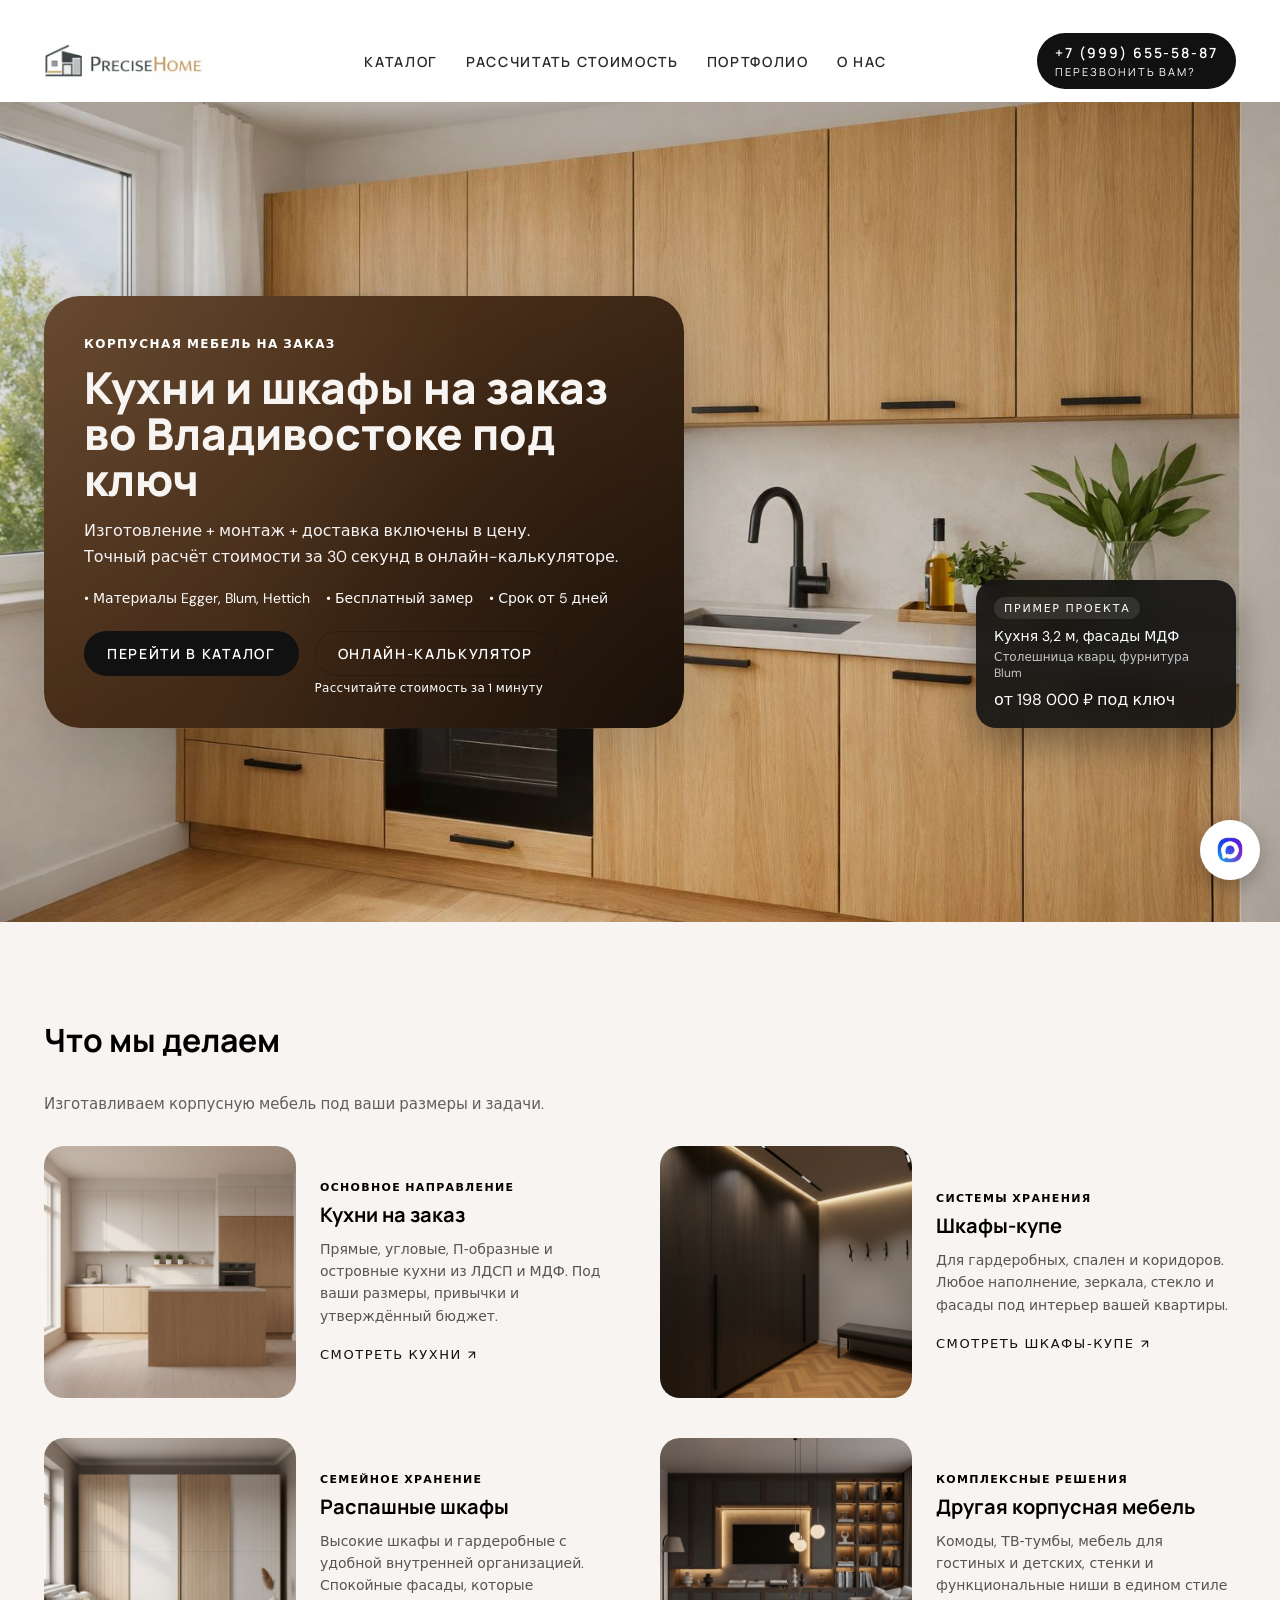
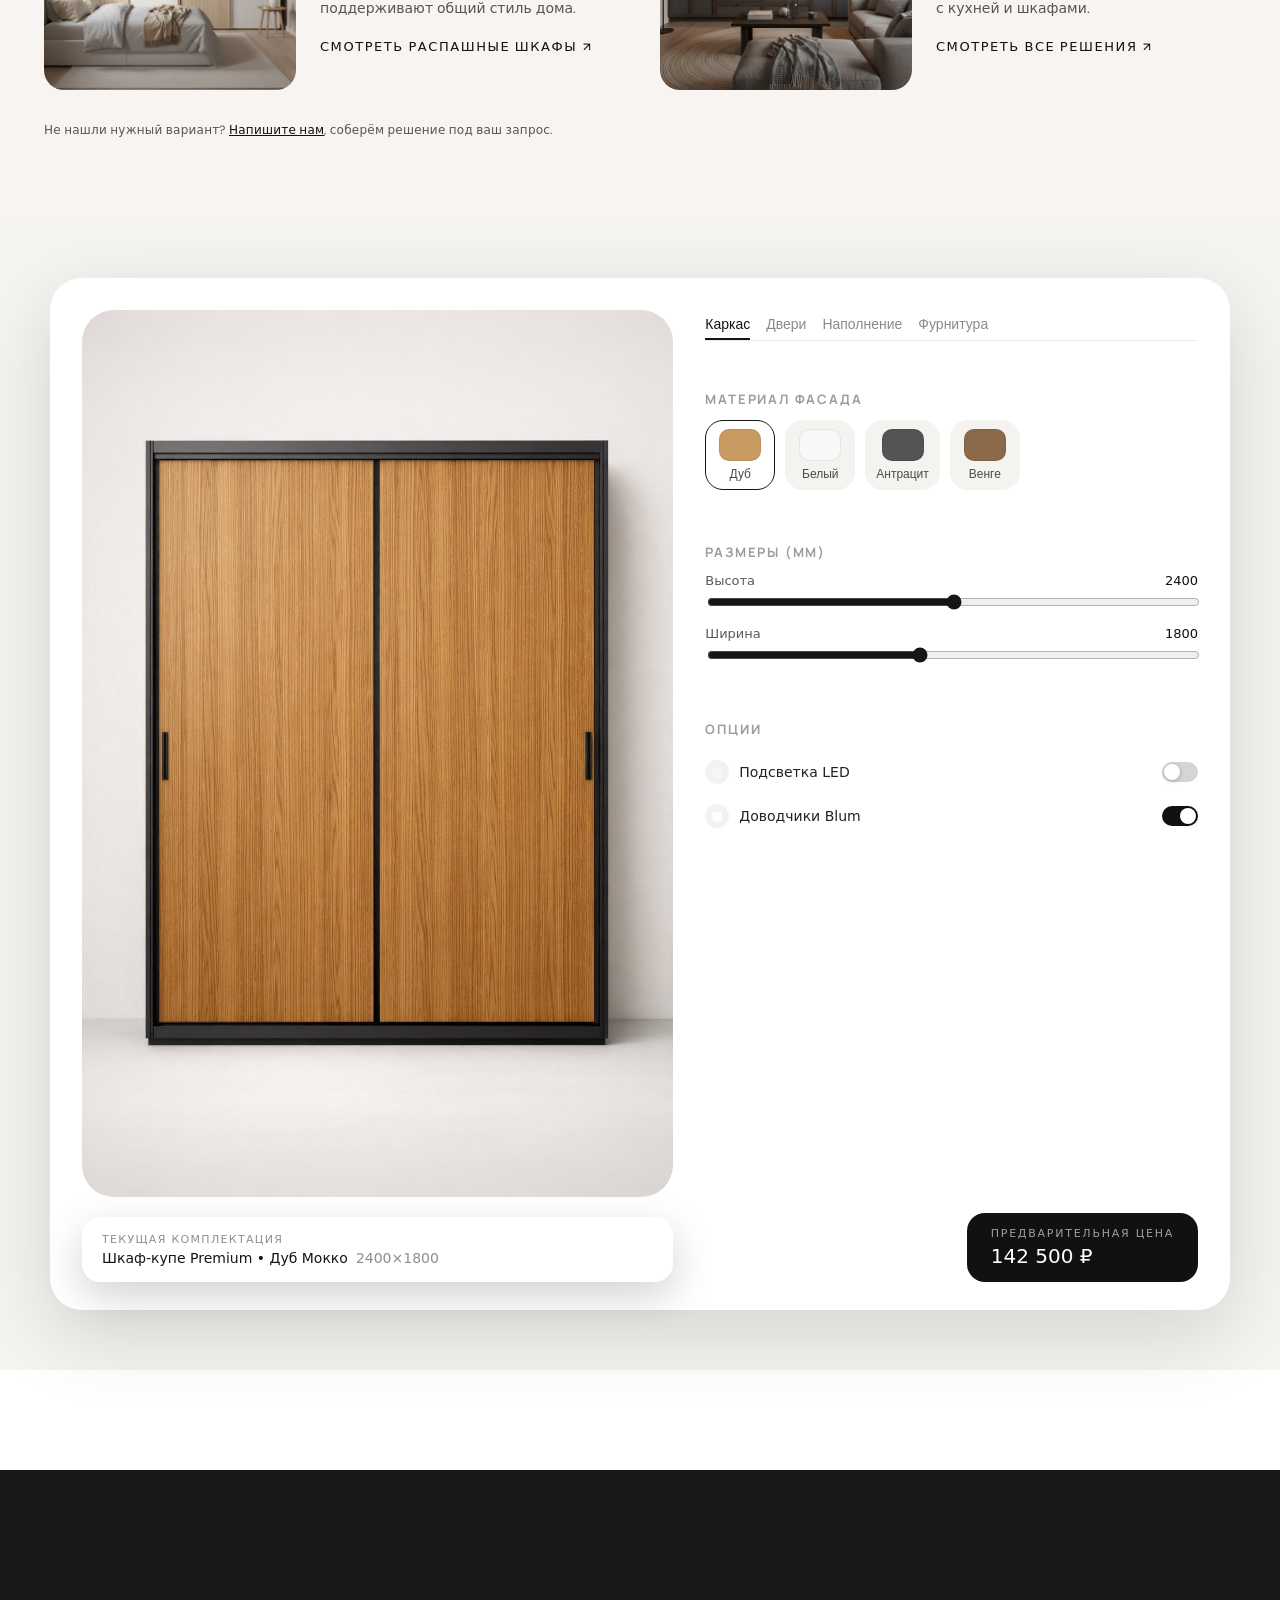
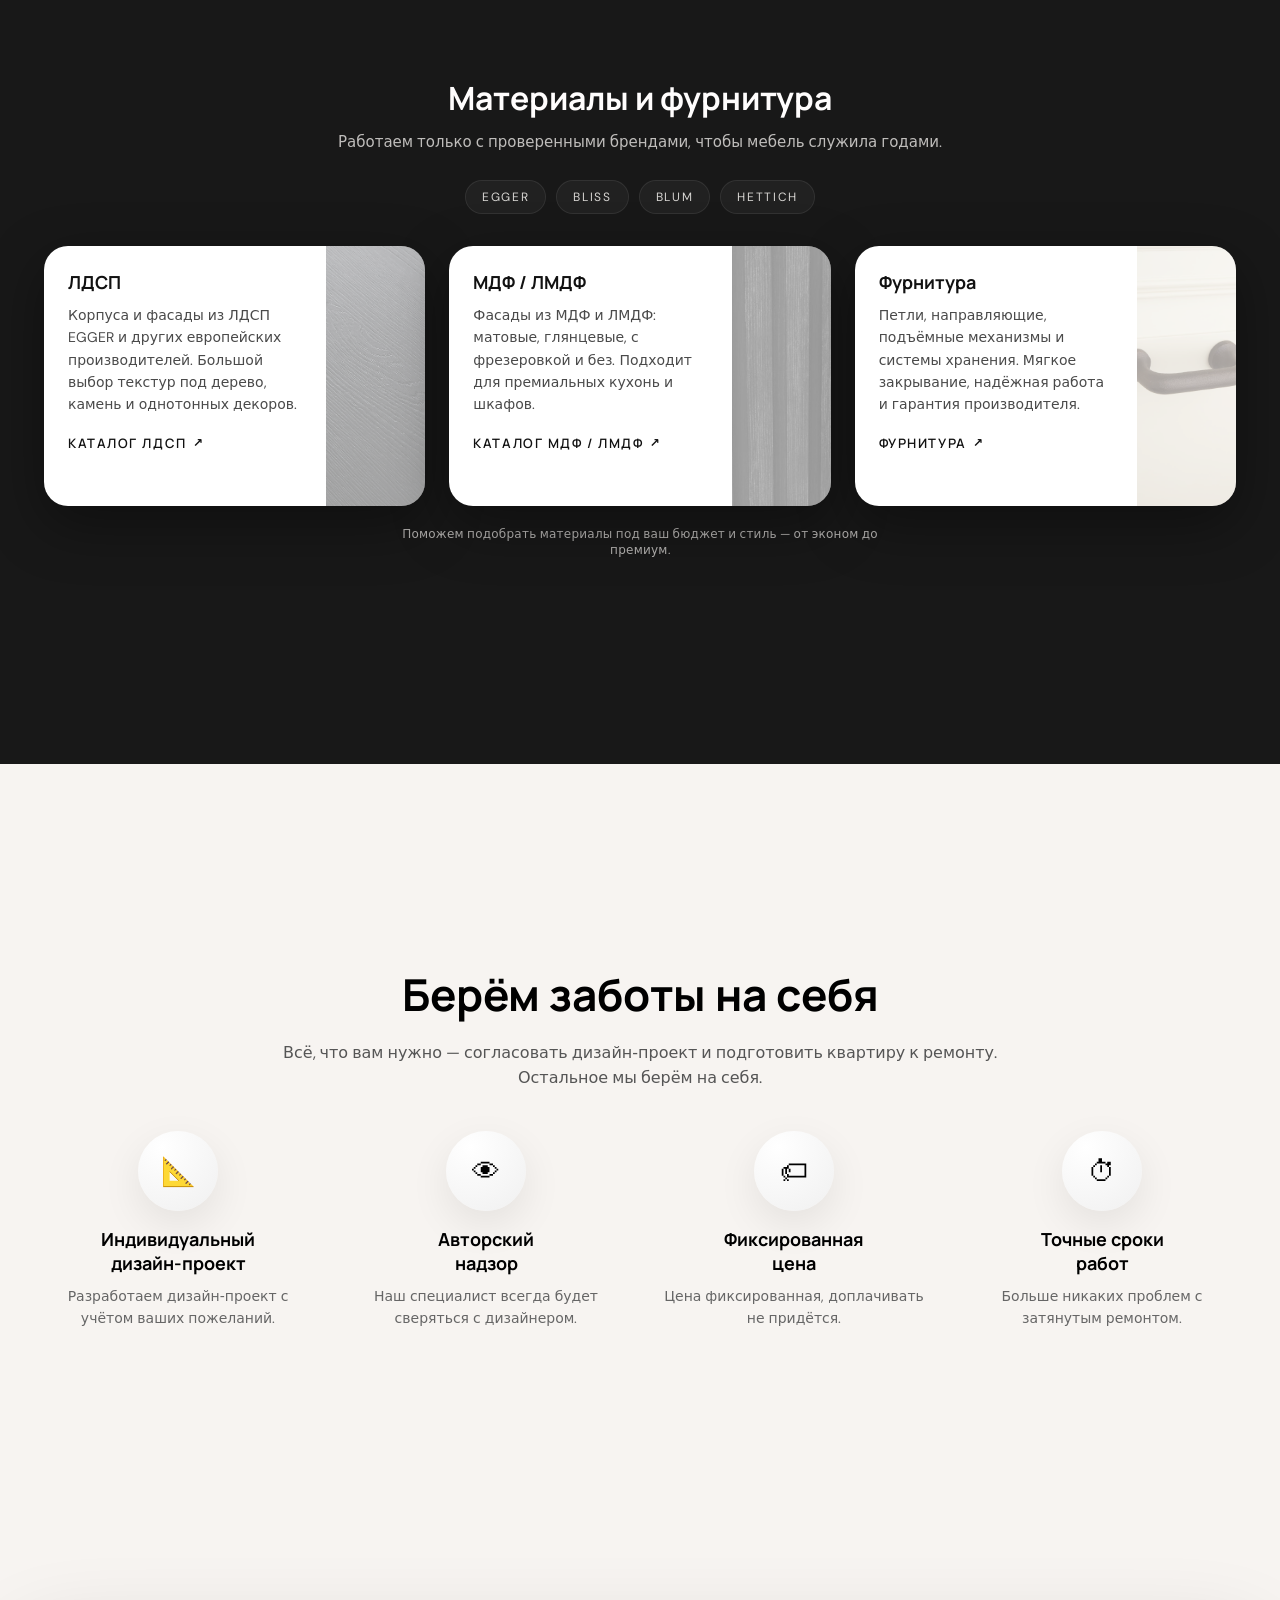
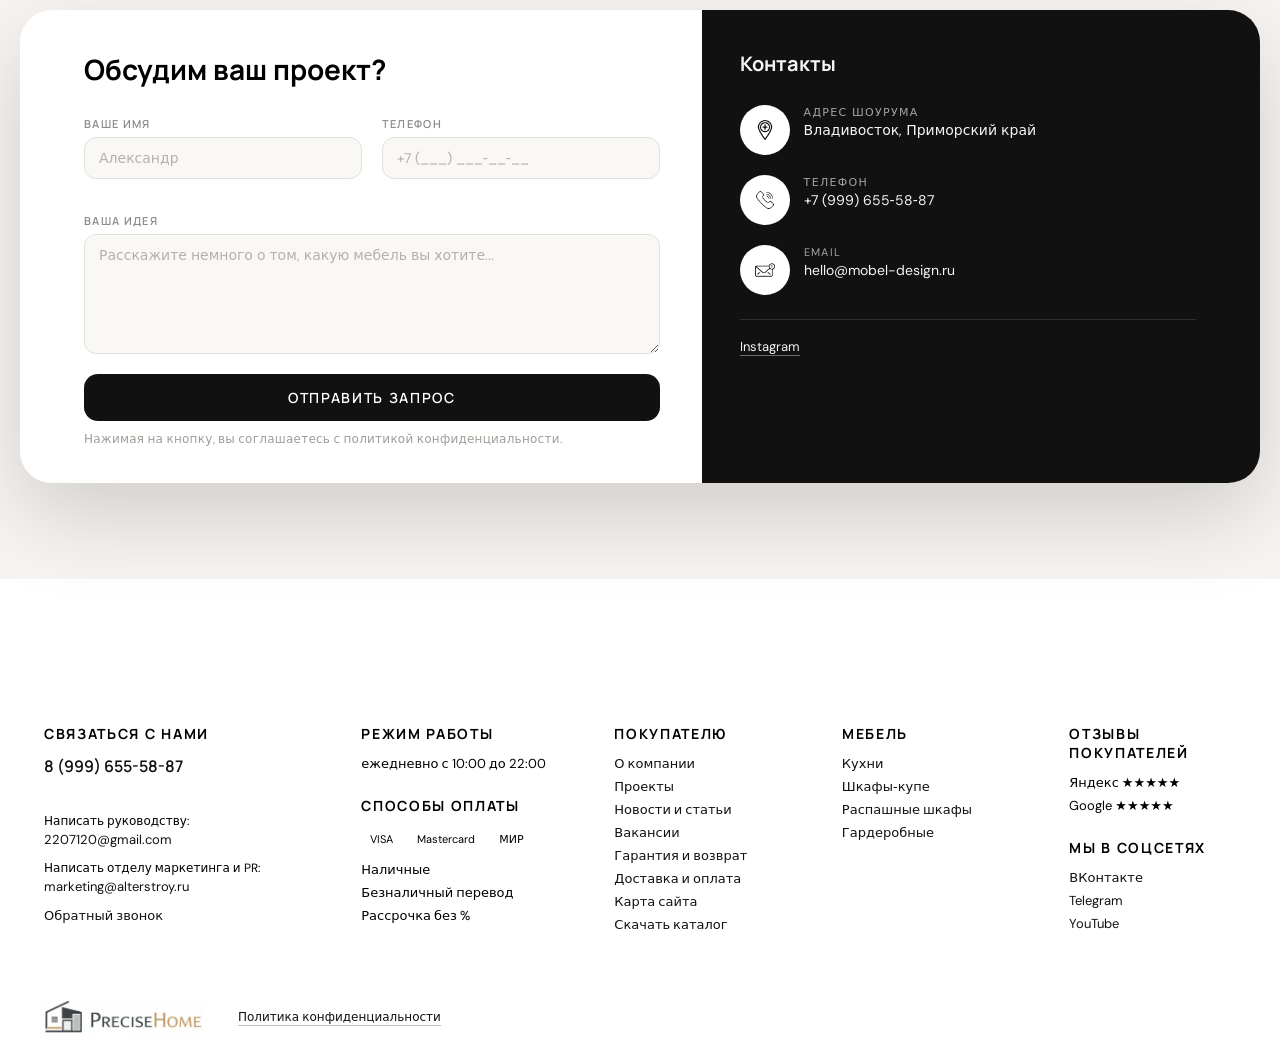
==== index.html @ 84d2d060 "Initial commit" ====
<!doctype html>>
<html lang="ru">
<head>
  <meta name="viewport" content="width=device-width, initial-scale=1.0, maximum-scale=1.0, user-scalable=yes">
  <meta charset="UTF-8">
  <title>Кухни и шкафы на заказ во Владивостоке под ключ — Precise Home </title>
  <meta name="description" content="Корпусная мебель на заказ во Владивостоке и Приморье под ключ. Кухни, шкафы-купе, распашные шкафы. Точный расчёт в онлайн-калькуляторе. Изготовление + монтаж + доставка. Бесплатный замер. Срок от 5 дней.">
  <!-- Подключаем шрифты (по желанию) -->
  <link rel="preconnect" href="https://fonts.googleapis.com">
  <link rel="preconnect" href="https://fonts.gstatic.com" crossorigin>
  <link href="https://fonts.googleapis.com/css2?family=Inter:wght@400;500;600&family=Poppins:wght@600;700;800&display=swap" rel="stylesheet">
  <link rel="preconnect" href="https://fonts.googleapis.com">
  <link rel="preconnect" href="https://fonts.gstatic.com" crossorigin>
  <link href="https://fonts.googleapis.com/css2?family=Manrope:wght@500;600;700;800&family=DM+Sans:wght@400;500;600&display=swap" rel="stylesheet">
  <link rel="icon" href="/browser.png" sizes="32x32" type="image/png">
  <!-- Вот здесь подключаем стили -->
  <link rel="stylesheet" href="styles.css" />
  <!-- Вот здесь подключаем иконку браузера -->
  <link rel="icon" href="/browser.png" sizes="32x32" type="image/png">
</head>
<body>
<header class="site-header">
  <div class="container header-inner">
    <a href="/" class="logo">
      <span class="logo-mark"></span>
      <span class="logo-text"></span>
    </a>

    <nav class="main-nav">
      <a href="/catalog/catalog.html" class="nav-link">Каталог</a>
      <a href="/calc/calc.html" class="nav-link">Рассчитать стоимость</a>
      <a href="/portfolio/portfolio.html" class="nav-link">Портфолио</a>
      <a href="/about/about2.html" class="nav-link">О нас</a>
    </nav>

    <a href="https://max.ru/u/f9LHodD0cOIIU1RNN_04C1asgarK9nG__NwubhfYVMMXC7JKHGa9l16v9Us" class="phone-pill">
      <span class="phone-number">+7 (999) 655-58-87</span>
      <span class="phone-caption">Перезвонить вам?</span>
    </a>

    <button class="burger" aria-label="Открыть меню">
      <span></span><span></span><span></span>
    </button>
  </div>
</header>
<section class="hero">
  <div class="hero-bg"></div>

  <div class="container hero-inner">
    <div class="hero-card">
      <p class="hero-kicker">Корпусная мебель на заказ</p>

      <h1 class="hero-title">Кухни и шкафы на заказ<br>во Владивостоке под ключ</h1>

      <p class="hero-subtitle">
        Изготовление + монтаж + доставка включены в цену.<br>
        Точный расчёт стоимости за 30 секунд в онлайн-калькуляторе.<br>
      </p>

      <ul class="hero-bullets">
        <li>Материалы Egger, Blum, Hettich</li>
        <li>Бесплатный замер</li>
        <li>Срок от 5 дней</li>
      </ul>

      <div class="hero-actions">
        <a href="/catalog/catalog.html" class="btn btn-primary">Перейти в каталог</a>
        <div class="hero-secondary">
          <a href="/calc/calc.html" class="btn btn-outline">Онлайн‑калькулятор</a>
          <span class="hero-secondary-note">Рассчитайте стоимость за 1 минуту</span>
        </div>
      </div>
    </div>

    <div class="hero-project-card">
      <span class="hero-project-label">Пример проекта</span>
      <p class="hero-project-name">Кухня 3,2 м, фасады МДФ</p>
      <p class="hero-project-meta">Столешница кварц, фурнитура Blum</p>
      <p class="hero-project-price">от 198 000 ₽ под ключ</p>
    </div>
  </div>
</section>













<section class="services" id="services">
  <div class="container">
    <h2 class="section-title">Что мы делаем</h2>
    <p class="section-subtitle">
      Изготавливаем корпусную мебель под ваши размеры и задачи.
    </p>

    <div class="services-grid">
      <article class="service-card">
        <a href="#catalog-kitchens" class="service-image-wrap">
          <img src="img/service-kitchen.png" alt="Кухни на заказ" class="service-image">
        </a>
        <div class="service-content">
          <p class="service-tag">Основное направление</p>
          <h3 class="service-title">Кухни на заказ</h3>
          <p class="service-text">
            Прямые, угловые, П‑образные и островные кухни из ЛДСП и МДФ.
            Под ваши размеры, привычки и утверждённый бюджет.
          </p>
          <a href="#catalog-kitchens" class="service-link">
            Смотреть кухни
            <span class="service-link-icon">↗</span>
          </a>
        </div>
      </article>

      <article class="service-card">
        <a href="#catalog-sliding" class="service-image-wrap">
          <img src="img/service-sliding.png" alt="Шкафы‑купе" class="service-image">
        </a>
        <div class="service-content">
          <p class="service-tag">Системы хранения</p>
          <h3 class="service-title">Шкафы‑купе</h3>
          <p class="service-text">
            Для гардеробных, спален и коридоров. Любое наполнение, зеркала,
            стекло и фасады под интерьер вашей квартиры.
          </p>
          <a href="#catalog-sliding" class="service-link">
            Смотреть шкафы‑купе
            <span class="service-link-icon">↗</span>
          </a>
        </div>
      </article>

      <article class="service-card">
        <a href="#catalog-hinged" class="service-image-wrap">
          <img src="img/service-hinged.png" alt="Распашные шкафы" class="service-image">
        </a>
        <div class="service-content">
          <p class="service-tag">Семейное хранение</p>
          <h3 class="service-title">Распашные шкафы</h3>
          <p class="service-text">
            Высокие шкафы и гардеробные с удобной внутренней организацией.
            Спокойные фасады, которые поддерживают общий стиль дома.
          </p>
          <a href="#catalog-hinged" class="service-link">
            Смотреть распашные шкафы
            <span class="service-link-icon">↗</span>
          </a>
        </div>
      </article>

      <article class="service-card">
        <a href="#catalog-other" class="service-image-wrap">
          <img src="img/service-other.png" alt="Другая корпусная мебель" class="service-image">
        </a>
        <div class="service-content">
          <p class="service-tag">Комплексные решения</p>
          <h3 class="service-title">Другая корпусная мебель</h3>
          <p class="service-text">
            Комоды, ТВ‑тумбы, мебель для гостиных и детских, стенки и
            функциональные ниши в едином стиле с кухней и шкафами.
          </p>
          <a href="#catalog-other" class="service-link">
            Смотреть все решения
            <span class="service-link-icon">↗</span>
          </a>
        </div>
      </article>
    </div>

    <p class="services-note">
      Не нашли нужный вариант? <a href="#contacts">Напишите нам</a>, соберём решение под ваш запрос.
    </p>
  </div>
</section>
<section class="wardrobe-section">
  <div class="wardrobe-inner">

    <!-- Левая часть: визуализация -->
    <div class="wardrobe-left">
      <div class="wardrobe-canvas">
        <img
          id="wardrobeImage"
          src="img/wardrobe/oak.png"
          alt="Шкаф-купе Premium"
        >

        <!-- Хотспот на фасаде (если нужен клик по шкафу) -->
        <button
          class="wardrobe-hotspot"
          type="button"
          aria-label="Изменить материал фасада"
        ></button>

        <!-- Тень под шкафом -->
        <div class="wardrobe-shadow"></div>
      </div>

      <div class="wardrobe-current">
        <div class="wardrobe-current-label">Текущая комплектация</div>
        <div class="wardrobe-current-main">
          <span class="wardrobe-current-name">
            Шкаф-купе Premium • Дуб Мокко
          </span>
          <span class="wardrobe-current-size">
            2400×1800
          </span>
        </div>
      </div>
    </div>

    <!-- Правая часть: настройки -->
    <aside class="wardrobe-right">

      <header class="wardrobe-tabs">
        <button class="wardrobe-tab is-active" type="button">Каркас</button>
        <button class="wardrobe-tab" type="button">Двери</button>
        <button class="wardrobe-tab" type="button">Наполнение</button>
        <button class="wardrobe-tab" type="button">Фурнитура</button>
      </header>

      <!-- Материал фасада -->
      <section class="wardrobe-panel">
        <h3 class="wardrobe-panel-title">Материал фасада</h3>
        <div class="wardrobe-materials">
          <button
            class="material-swatch is-active"
            type="button"
            data-texture="oak"
            data-label="Дуб"
          >
            <span class="material-color material-color--oak"></span>
            <span class="material-name">Дуб</span>
          </button>

          <button
            class="material-swatch"
            type="button"
            data-texture="white"
            data-label="Белый"
          >
            <span class="material-color material-color--white"></span>
            <span class="material-name">Белый</span>
          </button>

          <button
            class="material-swatch"
            type="button"
            data-texture="anthracite"
            data-label="Антрацит"
          >
            <span class="material-color material-color--anthracite"></span>
            <span class="material-name">Антрацит</span>
          </button>

          <button
            class="material-swatch"
            type="button"
            data-texture="wenge"
            data-label="Венге"
          >
            <span class="material-color material-color--wenge"></span>
            <span class="material-name">Венге</span>
          </button>
        </div>
      </section>

      <!-- Размеры -->
      <section class="wardrobe-panel">
        <h3 class="wardrobe-panel-title">Размеры (мм)</h3>

        <div class="wardrobe-slider-row">
          <div class="wardrobe-slider-label">Высота</div>
          <div class="wardrobe-slider-value" id="heightValue">2400</div>
        </div>
        <input
          type="range"
          id="heightRange"
          min="2100"
          max="2700"
          step="50"
          value="2400"
          class="wardrobe-slider"
        >

        <div class="wardrobe-slider-row">
          <div class="wardrobe-slider-label">Ширина</div>
          <div class="wardrobe-slider-value" id="widthValue">1800</div>
        </div>
        <input
          type="range"
          id="widthRange"
          min="1200"
          max="2600"
          step="50"
          value="1800"
          class="wardrobe-slider"
        >
      </section>

      <!-- Опции -->
      <section class="wardrobe-panel">
        <h3 class="wardrobe-panel-title">Опции</h3>

        <label class="wardrobe-option">
          <span class="wardrobe-option-main">
            <span class="wardrobe-option-icon">◎</span>
            <span class="wardrobe-option-text">Подсветка LED</span>
          </span>
          <input type="checkbox" class="wardrobe-option-input">
          <span class="wardrobe-option-switch"></span>
        </label>

        <label class="wardrobe-option">
          <span class="wardrobe-option-main">
            <span class="wardrobe-option-icon">■</span>
            <span class="wardrobe-option-text">Доводчики Blum</span>
          </span>
          <input type="checkbox" class="wardrobe-option-input" checked>
          <span class="wardrobe-option-switch"></span>
        </label>
      </section>

      <!-- Цена -->
      <div class="wardrobe-price">
        <div class="wardrobe-price-label">Предварительная цена</div>
        <div class="wardrobe-price-value" id="priceValue">142 500 ₽</div>
      </div>
    </aside>
  </div>
</section>





<section class="materials" id="materials">
  <div class="container materials-inner">
    <header class="materials-header">
      <h2 class="materials-title">Материалы и фурнитура</h2>
      <p class="materials-subtitle">
        Работаем только с проверенными брендами, чтобы мебель служила годами.
      </p>
    </header>

    <div class="materials-logos">
      <span class="materials-logo">EGGER</span>
      <span class="materials-logo">Bliss</span>
      <span class="materials-logo">Blum</span>
      <span class="materials-logo">Hettich</span>
    </div>

    <div class="materials-grid">
      <article class="materials-card materials-card-laminate">
        <h3 class="materials-card-title">ЛДСП</h3>
        <p class="materials-card-text">
          Корпуса и фасады из ЛДСП EGGER и других европейских производителей.
          Большой выбор текстур под дерево, камень и однотонных декоров.
        </p>
        <a href="#" class="materials-card-link">
          Каталог ЛДСП
          <span class="materials-card-arrow">↗</span>
        </a>
      </article>

      <article class="materials-card materials-card-mdf">
        <h3 class="materials-card-title">МДФ / ЛМДФ</h3>
        <p class="materials-card-text">
          Фасады из МДФ и ЛМДФ: матовые, глянцевые, с фрезеровкой и без.
          Подходит для премиальных кухонь и шкафов.
        </p>
        <a href="#" class="materials-card-link">
          Каталог МДФ / ЛМДФ
          <span class="materials-card-arrow">↗</span>
        </a>
      </article>

      <article class="materials-card materials-card-hardware">
        <h3 class="materials-card-title">Фурнитура</h3>
        <p class="materials-card-text">
          Петли, направляющие, подъёмные механизмы и системы хранения.
          Мягкое закрывание, надёжная работа и гарантия производителя.
        </p>
        <a href="#" class="materials-card-link">
          Фурнитура
          <span class="materials-card-arrow">↗</span>
        </a>
      </article>
    </div>

    <p class="materials-note">
      Поможем подобрать материалы под ваш бюджет и стиль — от эконом до премиум.
    </p>
  </div>
</section>



<section class="care">
  <div class="container care-inner">
    <header class="care-header">
      <h2 class="care-title">Берём заботы на себя</h2>
      <p class="care-subtitle">
        Всё, что вам нужно — согласовать дизайн‑проект и подготовить квартиру к ремонту.
        Остальное мы берём на себя.
      </p>
    </header>

    <div class="care-grid">
      <article class="care-item">
        <div class="care-icon">
          <!-- сюда потом подставишь svg -->
          <span>📐</span>
        </div>
        <h3 class="care-item-title">Индивидуальный<br>дизайн‑проект</h3>
        <p class="care-item-text">
          Разработаем дизайн‑проект с учётом ваших пожеланий.
        </p>
      </article>

      <article class="care-item">
        <div class="care-icon">
          <span>👁</span>
        </div>
        <h3 class="care-item-title">Авторский<br>надзор</h3>
        <p class="care-item-text">
          Наш специалист всегда будет сверяться с дизайнером.
        </p>
      </article>

      <article class="care-item">
        <div class="care-icon">
          <span>🏷</span>
        </div>
        <h3 class="care-item-title">Фиксированная<br>цена</h3>
        <p class="care-item-text">
          Цена фиксированная, доплачивать не придётся.
        </p>
      </article>

      <article class="care-item">
        <div class="care-icon">
          <span>⏱</span>
        </div>
        <h3 class="care-item-title">Точные сроки<br>работ</h3>
        <p class="care-item-text">
          Больше никаких проблем с затянутым ремонтом.
        </p>
      </article>
    </div>
  </div>
</section>


<section class="contact-split" id="contact-form">
  <div class="container contact-split-inner">
    <!-- Левая часть: форма -->
    <div class="contact-split-left">
      <h2 class="contact-title">Обсудим ваш проект?</h2>

      <form class="contact-form">
        <div class="contact-form-row">
          <div class="contact-field">
            <label class="contact-label" for="cf-name">Ваше имя</label>
            <input id="cf-name" type="text" class="contact-input" placeholder="Александр">
          </div>

          <div class="contact-field">
            <label class="contact-label" for="cf-phone">Телефон</label>
            <input id="cf-phone" type="tel" class="contact-input" placeholder="+7 (___) ___‑__‑__">
          </div>
        </div>

        <div class="contact-field">
          <label class="contact-label" for="cf-idea">Ваша идея</label>
          <textarea id="cf-idea" class="contact-input contact-textarea" placeholder="Расскажите немного о том, какую мебель вы хотите..."></textarea>
        </div>

        <button type="submit" class="contact-submit">
          Отправить запрос
        </button>

        <p class="contact-privacy">
          Нажимая на кнопку, вы соглашаетесь с политикой конфиденциальности.
        </p>
      </form>
    </div>

    <!-- Правая часть: контакты -->
    <aside class="contact-split-right">
      <h3 class="contact-right-title">Контакты</h3>

      <div class="contact-right-block">
        <div class="contact-right-icon"> <img src="img/icons/pin.png" alt="" /></div>
        <div>
          <p class="contact-right-label">Адрес шоурума</p>
          <p class="contact-right-text">Владивосток, Приморский край</p>
        </div>
      </div>

      <div class="contact-right-block">
        <div class="contact-right-icon"> <img src="img/icons/phone.png" alt="" /></div>
        <div>
          <p class="contact-right-label">Телефон</p>
          <p class="contact-right-text">+7 (999) 655‑58‑87</p>
        </div>
      </div>

      <div class="contact-right-block">
        <div class="contact-right-icon"><img src="img/icons/mail.png" alt="" /></div>
        <div>
          <p class="contact-right-label">Email</p>
          <p class="contact-right-text">hello@mobel-design.ru</p>
        </div>
      </div>

      <div class="contact-right-divider"></div>

      <div class="contact-right-socials">
        <a href="#" class="contact-right-social">Instagram</a>
      </div>
    </aside>
  </div>
</section>

























<footer class="site-footer" id="contacts">
  <div class="container footer-top">
    <div class="footer-col footer-col-wide">
      <h3 class="footer-heading">Связаться с нами</h3>
      <a href="tel:+78005555555" class="footer-phone">8 (999) 655-58-87</a>
      <p class="footer-note">Бесплатно по России</p>

      <div class="footer-subblock">
        <p class="footer-label">Написать руководству:</p>
        <a href="mailto:2207120@gmail.com" class="footer-link">2207120@gmail.com</a>
      </div>

      <div class="footer-subblock">
        <p class="footer-label">Написать отделу маркетинга и PR:</p>
        <a href="mailto:marketing@alterstroy.ru" class="footer-link">marketing@alterstroy.ru</a>
      </div>

      <div class="footer-subblock">
        <a href="#" class="footer-link">Обратный звонок</a><br>
        
      </div>
    </div>

    <div class="footer-col">
      <h3 class="footer-heading">Режим работы</h3>
      <p class="footer-text">ежедневно с 10:00 до 22:00</p>

      <h3 class="footer-heading footer-heading-spaced">Способы оплаты</h3>
      <div class="footer-pay">
        <span class="pay-card">VISA</span>
        <span class="pay-card">Mastercard</span>
        <span class="pay-card">МИР</span>
      </div>
      <ul class="footer-list">
        <li>Наличные</li>
        <li>Безналичный перевод</li>
        <li>Рассрочка без %</li>
      </ul>
    </div>

    <div class="footer-col">
      <h3 class="footer-heading">Покупателю</h3>
      <ul class="footer-list">
        <li><a href="#" class="footer-link">О компании</a></li>
        <li><a href="#" class="footer-link">Проекты</a></li>
        <li><a href="#" class="footer-link">Новости и статьи</a></li>
        <li><a href="#" class="footer-link">Вакансии</a></li>
        <li><a href="#" class="footer-link">Гарантия и возврат</a></li>
        <li><a href="#" class="footer-link">Доставка и оплата</a></li>
        <li><a href="#" class="footer-link">Карта сайта</a></li>
        <li><a href="#" class="footer-link">Скачать каталог</a></li>
      </ul>
    </div>

    <div class="footer-col">
      <h3 class="footer-heading">Мебель</h3>
      <ul class="footer-list">
        <li><a href="#" class="footer-link">Кухни</a></li>
        <li><a href="#" class="footer-link">Шкафы‑купе</a></li>
        <li><a href="#" class="footer-link">Распашные шкафы</a></li>
        <li><a href="#" class="footer-link">Гардеробные</a></li>
        
      </ul>
    </div>

    <div class="footer-col">
      <h3 class="footer-heading">Отзывы покупателей</h3>
      <ul class="footer-list">
        <li>Яндекс ★★★★★</li>
        <li>Google ★★★★★</li>
      </ul>

      <h3 class="footer-heading footer-heading-spaced">Мы в соцсетях</h3>
      <ul class="footer-list">
        <li><a href="#" class="footer-link">ВКонтакте</a></li>
        <li><a href="#" class="footer-link">Telegram</a></li>
        <li><a href="#" class="footer-link">YouTube</a></li>
      </ul>
    </div>
  </div>

  <div class="container footer-bottom">
    <div class="footer-bottom-left">
      <div class="footer-logo">
        <span class="logo-mark"></span>
        <span class="logo-text"> </span>
      </div>
      <a href="#" class="footer-link footer-privacy">
        Политика конфиденциальности
      </a>
    </div>

    <div class="footer-bottom-right">
      <p class="footer-copy">
        © 2026 « ». Все права защищены.
      </p>
      <p class="footer-copy">
        Владивосток
      </p>
    </div>
  </div>
</footer>
<script src="fonts.js"></script>
<script src="wardrobe-configurator.js"></script>
<script src="/server/script.js"></script>
<script>
  (function() {
    // Плавающая кнопка Max с вашей PNG-иконкой
    const buttonMarkup = `
      <a href="https://max.ru/u/f9LHodD0cOIIU1RNN_04C1asgarK9nG__NwubhfYVMMXC7JKHGa9l16v9Us" target="_blank"
         style="position: fixed; bottom: 20px; right: 20px; width: 60px; height: 60px; background: transparent; border-radius: 50%; display: flex; align-items: center; justify-content: center; box-shadow: 0 8px 20px rgba(0,0,0,0.25); z-index: 9999; transition: all 0.2s ease; text-decoration: none;"
         onmouseover="this.style.transform='scale(1.07)'; this.style.boxShadow='0 12px 24px rgba(0,0,0,0.3)';"
         onmouseout="this.style.transform='scale(1)'; this.style.boxShadow='0 8px 20px rgba(0,0,0,0.25)';">
        
       
        <img src="/icon.jpg" alt="Max" style="width: 100%; height: 100%; border-radius: 50%; object-fit: cover;">
        
      </a>
    `;
    document.body.insertAdjacentHTML('beforeend', buttonMarkup);
  })();
</script>
</body>
</html>
---- styles.css ----
:root {
  --bg-main: #ffffff;
  --text-main: #fffefe;
  --text-muted: #ffffff;
  --accent-dark: #111111;
  --border-light: #ffffff;
  --radius-pill: 999px;
  --radius-card: 24px;
  --font-heading: "Manrope", system-ui, -apple-system, BlinkMacSystemFont, "Segoe UI", sans-serif;
  --font-body: "DM Sans", system-ui, -apple-system, BlinkMacSystemFont, "Segoe UI", sans-serif;
}



*,
*::before,
*::after {
  box-sizing: border-box;
}

body {
  margin: 0;
  font-family: var(--font-body);
  color: var(--text-main);
  background-color: var(--bg-main);
}

/* Контейнер */

.container {
  width: 100%;
  max-width: 1240px;
  margin: 0 auto;
  padding: 0 24px;
  color: #000000;
}

/* Шапка */

.site-header {
  position: sticky;
  top: 0;
  z-index: 100;
  background-color: rgba(255, 255, 255, 0.96);
  backdrop-filter: blur(12px);
  border-bottom: 1px solid rgba(255, 255, 255, 0.8);
}

.header-inner {
  display: flex;
  align-items: center;
  justify-content: space-between;
  height: 80px;
}

/* Логотип */

.logo {
  display: inline-flex;
  align-items: center;
  gap: 10px;
  text-decoration: none;
  color: var(--text-main);
}

.logo-mark {
  display: inline-block;
  width: 160px;       /* подбери под размер логотипа */
  height: 40px;        /* подбери под высоту */
  background-image: url('/img_foto/img_logo/img_logo.png'); /* путь к твоему логотипу */
  background-repeat: no-repeat;
  background-position: center;
  background-size: contain; /* или auto, если нужен точный размер */
  vertical-align: middle;
  /* если логотип не квадратный, можно убрать padding */
}

.logo-text {
  font-family: var(--font-heading);
  font-weight: 800;
  font-size: 18px;
  letter-spacing: 0.06em;
  text-transform: uppercase;
  color:#000000
}

/* Навигация */

.main-nav {
  display: flex;
  align-items: center;
  gap: 28px;
}

.nav-link {
  position: relative;
  font-size: 14px;
  font-weight: 500;
  letter-spacing: 0.14em;
  text-transform: uppercase;
  text-decoration: none;
  color: #2e2929;
  transition: color 0.2s ease;
}

.nav-link::after {
  content: "";
  position: absolute;
  left: 0;
  bottom: -6px;
  width: 0;
  height: 1px;
  background-color: #000000;
  transition: width 0.2s ease;
}

.nav-link:hover {
  color: #000000;
}

.nav-link:hover::after {
  width: 100%;
}

/* Капсула с телефоном */

.phone-pill {
  display: inline-flex;
  flex-direction: column;
  justify-content: center;
  padding: 10px 18px;
  border-radius: var(--radius-pill);
  background-color: var(--accent-dark);
  color: #ffffff;
  text-decoration: none;
  min-width: 190px;
  transition: background-color 0.2s ease, transform 0.15s ease;
}

.phone-number {
  font-family: var(--font-heading);
  font-weight: 600;
  font-size: 14px;
}

.phone-caption {
  margin-top: 2px;
  font-size: 11px;
  font-weight: 400;
  color: rgba(255, 255, 255);
}


.phone-pill:hover {
  background-color: #000000;
  transform: translateY(-1px);
}

/* Бургер для мобилы */

.burger {
  display: none;
  flex-direction: column;
  justify-content: center;
  gap: 4px;
  width: 32px;
  height: 32px;
  padding: 0;
  border: none;
  background: transparent;
  cursor: pointer;
}

.burger span {
  display: block;
  height: 2px;
  width: 18px;
  border-radius: 999px;
  background-color: var(--text-main);
}

/* Адаптив */

@media (max-width: 960px) {
  .header-inner {
    height: 68px;
  }

  .main-nav {
    display: none; /* потом можно раскрывать через JS */
  }

  .phone-pill {
    display: none;
  }

  .burger {
    display: flex;
  }
}


.hero {
    position: relative;
  min-height: calc(100vh - 80px); /* 80px — высота шапки на десктопе */
  padding: 96px 0;
  overflow: hidden;
  display: flex;
  align-items: center; /* центрируем контент по вертикали */
  padding-bottom: 0;
}

.hero-bg {
  position: absolute;
  inset: 0;
  background-image: url("/hero_kitch.png"); /* путь к твоему фото */
  background-size: cover;
  background-position: center;
  filter: brightness(0.9);
}

/* чтобы контент был поверх фото */
.hero-inner {
  position: relative;
  z-index: 1;
}



/* HERO */

.hero {
  position: relative;
  padding: 96px 0 96px;
  overflow: hidden;
}

/* фон-фото */
.hero-bg {
  position: absolute;
  inset: 0;
  background-image: url("img/hero-kitchen.jpg"); /* замени на свой путь */
  background-size: cover;
  background-position: center;
  filter: brightness(0.9);
}

/* контент поверх */
.hero-inner {
  position: relative;
  z-index: 1;
  display: flex;
  align-items: center;
  justify-content: space-between;
  gap: 48px;
}

/* стеклянная плашка слева */

.hero-card {
  max-width: 640px;              /* было ~520px — сделаем шире */
  padding: 40px 40px 32px;       /* побольше воздуха */
  border-radius: 36px;
  background:
    radial-gradient(circle at top left, rgba(255, 255, 255, 0.08), transparent 55%),
    radial-gradient(circle at bottom right, rgba(0, 0, 0, 0.4), transparent 60%),
    linear-gradient(135deg, #5b3a1f, #2b1b0f); /* заменим на более прозрачный */
  backdrop-filter: blur(18px);   /* стекло */
  box-shadow: 0 24px 80px rgba(0, 0, 0, 0.22);
}


.hero-kicker {
  margin: 0 0 12px;
  font-size: 12px;
  font-weight: 500;
  letter-spacing: 0.16em;
  text-transform: uppercase;
  color: var(--text-muted);
}

.hero-title {
  margin: 0 0 16px;
  font-family: var(--font-heading);
  font-weight: 800;
  font-size: 44px;
  line-height: 1.05;
  color: #F7F4F1;
}

.hero-subtitle {
  margin: 0 0 20px;
  font-size: 16px;
  line-height: 1.6;
  color: #f5f2f2;
}

/* буллеты */

.hero-bullets {
  display: flex;
  flex-wrap: wrap;
  gap: 8px 16px;
  margin: 0 0 24px;
  padding: 0;
  list-style: none;
  font-size: 14px;
  color: #fffdfd;
}

.hero-bullets li::before {
  content: "•";
  margin-right: 4px;
}

/* кнопки */

.hero-actions {
  display: flex;
  align-items: flex-start;
  gap: 16px;
}

.btn {
  display: inline-flex;
  align-items: center;
  justify-content: center;
  padding: 12px 22px;
  border-radius: var(--radius-pill);
  border: 1px solid transparent;
  font-family: var(--font-heading);
  font-weight: 600;
  font-size: 14px;
  letter-spacing: 0.12em;
  text-transform: uppercase;
  text-decoration: none;
  cursor: pointer;
  transition: background-color 0.2s ease, color 0.2s ease, border-color 0.2s ease, transform 0.15s ease;
}

.btn-primary {
  background-color: var(--accent-dark);
  color: #ffffff;
}

.btn-primary:hover {
  background-color: #000000;
  transform: translateY(-1px);
}

.btn-outline {
  background-color: transparent;
  color: var(--text-main);
  border-color: rgba(17, 17, 17, 0.34);
}

.btn-outline:hover {
  border-color: var(--text-main);
  background-color: rgba(3, 3, 3, 0.9);
}

.hero-secondary {
  display: flex;
  flex-direction: column;
  gap: 4px;
}

.hero-secondary-note {
  font-size: 11px;
  color: var(--text-muted);
}

/* карточка проекта справа */

.hero-project-card {
  align-self: flex-end;
  max-width: 260px;
  padding: 16px 18px 18px;
  border-radius: 20px;
  background: rgba(17, 17, 17, 0.9);
  color: #ffffff;
  backdrop-filter: blur(12px);
  box-shadow: 0 16px 40px rgba(0, 0, 0, 0.35);
}

.hero-project-label {
  display: inline-block;
  margin-bottom: 8px;
  padding: 4px 10px;
  border-radius: 999px;
  background-color: rgba(255, 255, 255, 0.1);
  font-size: 11px;
  letter-spacing: 0.16em;
  text-transform: uppercase;
}

.hero-project-name {
  margin: 0 0 4px;
  font-size: 14px;
  font-weight: 600;
}

.hero-project-meta {
  margin: 0 0 8px;
  font-size: 12px;
  color: rgba(255, 255, 255, 0.75);
}

.hero-project-price {
  margin: 0;
  font-family: var(--font-heading);
  font-weight: 700;
  font-size: 16px;
}

/* Адаптив hero */

@media (max-width: 960px) {
  .hero {
    padding: 72px 0 80px;
  }

  .hero-inner {
    flex-direction: column;
    align-items: stretch;
  }

  .hero-card {
    max-width: 100%;
  }

  .hero-project-card {
    align-self: flex-start;
    margin-top: 16px;
  }
}

@media (max-width: 640px) {
  .hero {
    padding: 64px 0 72px;
  }

  .hero-title {
    font-size: 34px;
  }

  .hero-bullets {
    flex-direction: column;
  }

  .hero-actions {
    flex-direction: column;
    align-items: stretch;
  }

  .hero-bg {
    filter: brightness(0.85);
  }
}




/* Плашки-бэйджи преимуществ */

.benefits-badges {
  padding: 32px 0 40px;
  background-color: #f7f4f1;
}

.benefits-badges-inner {
  display: flex;
  align-items: stretch;
  justify-content: space-between;
  gap: 16px;
}

.benefit-badge {
  flex: 1 1 0;
  display: flex;
  align-items: center;
  gap: 14px;
  padding: 14px 18px;
  border-radius: 999px;
  background-color: #ffffff;
  box-shadow: 0 10px 26px rgba(0, 0, 0, 0.06);
  transition: transform 0.18s ease, box-shadow 0.18s ease, background-color 0.18s ease;
}

.benefit-badge-icon {
  flex-shrink: 0;
  width: 40px;
  height: 40px;
  border-radius: 999px;
  background-color: #e5d3c0;
  display: flex;
  align-items: center;
  justify-content: center;
  font-size: 20px;
}

.benefit-badge-text {
  display: flex;
  flex-direction: column;
  gap: 2px;
}

.benefit-badge-title {
  margin: 0;
  font-size: 13px;
  font-weight: 600;
  letter-spacing: 0.12em;
  text-transform: uppercase;
}

.benefit-badge-desc {
  margin: 0;
  font-size: 12px;
  color: #6f6f6f;
}

/* Ховер */

.benefit-badge:hover {
  transform: translateY(-3px);
  box-shadow: 0 18px 40px rgba(0, 0, 0, 0.12);
  background-color: #ffffff;
}

/* Адаптив */

@media (max-width: 960px) {
  .benefits-badges-inner {
    flex-wrap: wrap;
  }

  .benefit-badge {
    flex: 1 1 calc(50% - 8px);
  }
}

@media (max-width: 640px) {
  .benefits-badges {
    padding: 24px 0 32px;
  }

  .benefits-badges-inner {
    flex-direction: column;
  }

  .benefit-badge {
    border-radius: 20px;
  }
}










/* Блок "Берём заботы на себя" */

.care {
  padding: 200px 0 200px;
  background-color: #F7F4F1; /* можешь заменить на свой светлый */
}

.care-inner {
  text-align: center;
}

.care-title {
  margin: 0 0 16px;
  font-family: var(--font-heading);
  font-weight: 800;
  font-size: 44px;
}

.care-subtitle {
  margin: 0 0 40px;
  max-width: 720px;
  margin-inline: auto;
  font-size: 16px;
  line-height: 1.6;
  color: #555555;
}

.care-grid {
  display: grid;
  grid-template-columns: repeat(4, minmax(0, 1fr));
  gap: 40px;
  align-items: start;
}

.care-item {
  text-align: center;
}

.care-icon {
  width: 80px;
  height: 80px;
  margin: 0 auto 16px;
  border-radius: 50%;
  background: radial-gradient(circle at 30% 20%, #ffffff, #f0f0f0);
  box-shadow: 0 14px 40px rgba(0, 0, 0, 0.08);
  display: flex;
  align-items: center;
  justify-content: center;
}

.care-icon span {
  font-size: 28px;
}

.care-item-title {
  margin: 0 0 10px;
  font-size: 18px;
  font-weight: 600;
}

.care-item-text {
  margin: 0;
  font-size: 14px;
  line-height: 1.6;
  color: #666666;
}

/* Адаптив */

@media (max-width: 960px) {
  .care {
    padding: 72px 0 80px;
  }

  .care-grid {
    grid-template-columns: repeat(2, minmax(0, 1fr));
    row-gap: 32px;
  }
}

@media (max-width: 640px) {
  .care {
    padding: 56px 0 72px;
  }

  .care-title {
    font-size: 32px;
  }

  .care-grid {
    grid-template-columns: minmax(0, 1fr);
  }
}


























/* Секция "Наши проекты" */

.projects {
  padding: 96px 0 80px;
  background-color: #ffffff;
}

.section-title {
  margin: 0 0 32px;
  font-family: var(--font-heading);
  font-weight: 700;
  font-size: 32px;
  color:#000000;
}

.projects-grid {
  display: grid;
  grid-template-columns: repeat(2, minmax(0, 1fr));
  gap: 40px 40px;
  margin-bottom: 40px;
}

/* Карточка проекта */

.project-card {
  display: grid;
  grid-template-columns: minmax(0, 1.1fr) minmax(0, 1.2fr);
  gap: 24px;
  align-items: stretch;
}

.project-image-wrap {
  display: block;
  border-radius: 20px;
  overflow: hidden;
  background-color: #f1eee9;
}

.project-image {
  display: block;
  width: 100%;
  height: 100%;
  object-fit: cover;
  transition: transform 0.35s ease;
}

.project-image-wrap:hover .project-image {
  transform: scale(1.03);
}

.project-content {
  align-self: center;
  max-width: 360px;
}

.project-tag {
  margin: 0 0 8px;
  font-size: 11px;
  font-weight: 500;
  letter-spacing: 0.14em;
  text-transform: uppercase;
  color: var(--text-muted);
}

.project-title {
  margin: 0 0 10px;
  font-family: var(--font-heading);
  font-weight: 600;
  font-size: 20px;
  line-height: 1.3;
}

.project-text {
  margin: 0 0 16px;
  font-size: 14px;
  line-height: 1.6;
  color: #555555;
}

.project-link {
  display: inline-flex;
  align-items: center;
  gap: 6px;
  font-size: 13px;
  font-weight: 500;
  letter-spacing: 0.12em;
  text-transform: uppercase;
  text-decoration: none;
  color: var(--text-main);
}

.project-link-icon {
  font-size: 12px;
}

/* Кнопка "Все проекты" снизу */

.projects-footer {
  display: flex;
  justify-content: center;
}

.projects-more {
  min-width: 180px;
}

/* Адаптив */

@media (max-width: 1100px) {
  .project-card {
    grid-template-columns: minmax(0, 1fr);
  }

  .project-content {
    max-width: none;
  }
}

@media (max-width: 800px) {
  .projects {
    padding: 72px 0 64px;
  }

  .projects-grid {
    grid-template-columns: minmax(0, 1fr);
    gap: 32px;
  }
}

@media (max-width: 480px) {
  .section-title {
    font-size: 26px;
    margin-bottom: 24px;
  }

  .project-title {
    font-size: 18px;
  }
}





































/* Footer */
/* FOOTER */

.site-footer {
  margin-top: 96px;
  border-top: 1px solid var(--border-light);
  background-color: #ffffff;
  color: #111111;
  font-size: 13px;
}

.footer-top {
  display: grid;
  grid-template-columns: 2.1fr 1.6fr 1.4fr 1.4fr 1.3fr;
  gap: 48px;
  padding: 48px 24px 40px;
}

.footer-col-wide {
  max-width: 320px;
}

.footer-heading {
  margin: 0 0 12px;
  font-family: var(--font-heading);
  font-weight: 600;
  font-size: 14px;
  letter-spacing: 0.12em;
  text-transform: uppercase;
}

.footer-heading-spaced {
  margin-top: 24px;
}

.footer-phone {
  display: inline-block;
  margin-bottom: 4px;
  font-family: var(--font-heading);
  font-weight: 600;
  font-size: 16px;
  text-decoration: none;
  color: #111111;
}

.footer-note {
  margin: 0 0 16px;
  font-size: 11px;
  color: var(--text-muted);
}

.footer-subblock {
  margin-bottom: 12px;
}

.footer-label {
  margin: 0 0 2px;
  font-size: 12px;
  color: #000000;
}

.footer-text {
  margin: 0 0 12px;
}

.footer-link {
  color: #111111;
  text-decoration: none;
  border-bottom: 1px solid transparent;
  transition: border-color 0.2s ease, color 0.2s ease;
}

.footer-link:hover {
  color: #000000;
  border-color: rgba(0, 0, 0, 0.4);
}

.footer-list {
  list-style: none;
  margin: 0;
  padding: 0;
}

.footer-list li {
  margin-bottom: 6px;
}

/* Способы оплаты (упрощённо) */

.footer-pay {
  display: flex;
  gap: 6px;
  margin: 4px 0 10px;
}

.pay-card {
  display: inline-flex;
  align-items: center;
  justify-content: center;
  padding: 4px 8px;
  border-radius: 6px;
  border: 1px solid var(--border-light);
  font-size: 11px;
}

/* Нижняя полоса */

.footer-bottom {
  display: flex;
  align-items: center;
  justify-content: space-between;
  gap: 24px;
  padding: 18px 24px 22px;
  border-top: 1px solid var(--border-light);
  font-size: 12px;
  color: var(--text-muted);
}

.footer-bottom-left {
  display: flex;
  align-items: center;
  gap: 24px;
}

.footer-logo {
  display: inline-flex;
  align-items: center;
  gap: 10px;
}

.footer-privacy {
  font-size: 12px;
  border-bottom: 1px solid rgba(0, 0, 0, 0.25);
}

.footer-bottom-right {
  text-align: right;
}

.footer-copy {
  margin: 0;
}

/* Адаптив footer */

@media (max-width: 1100px) {
  .footer-top {
    grid-template-columns: repeat(3, minmax(0, 1fr));
    row-gap: 32px;
  }
}

@media (max-width: 800px) {
  .site-footer {
    margin-top: 72px;
  }

  .footer-top {
    grid-template-columns: repeat(2, minmax(0, 1fr));
    padding-inline: 24px;
  }

  .footer-bottom {
    flex-direction: column;
    align-items: flex-start;
  }

  .footer-bottom-right {
    text-align: left;
  }
}

@media (max-width: 560px) {
  .footer-top {
    grid-template-columns: minmax(0, 1fr);
    padding-inline: 16px;
  }

  .footer-bottom {
    padding-inline: 16px;
  }
}




/* Заголовок-переход к блоку материалов */

.materials-intro {
  padding: 56px 0 32px;
  background-color: #f7f4f1; /* как фон под hero */
  text-align: center;
}

.materials-intro-title {
  margin: 0 0 8px;
  font-family: var(--font-heading);
  font-weight: 700;
  font-size: 28px;
}

.materials-intro-subtitle {
  margin: 0;
  font-family: var(--font-body);
  font-size: 14px;
  color: #6a6862;
}

/* Чтобы не было лишнего воздуха сверху у тёмного блока */

.materials {
  margin-top: 0;
}
















/* Материалы и фурнитура — Contrast shelf */

.materials {
  margin-top: 100px;
  padding: 206px 0 206px;
  background-color: #181818;
  color: #f7f4f1;
  min-height: 100%;
}

.materials-inner {
  text-align: center;
}

/* Заголовок */

.materials-title {
  margin: 0 0 12px;
  font-family: var(--font-heading);
  font-weight: 700;
  font-size: 32px;
  color: #fffdfd;
}

.materials-subtitle {
  margin: 0 0 28px;
  font-size: 15px;
  color: rgba(247, 244, 241, 0.75);
}

/* Логотипы */

.materials-logos {
  display: inline-flex;
  flex-wrap: wrap;
  gap: 10px;
  margin-bottom: 32px;
}

.materials-logo {
  padding: 8px 16px;
  border-radius: 999px;
  background-color: rgba(255, 255, 255, 0.04);
  border: 1px solid rgba(255, 255, 255, 0.08);
  font-size: 12px;
  letter-spacing: 0.14em;
  text-transform: uppercase;
  color: rgba(247, 244, 241, 0.85);
}

/* Карточки материалов */

.materials-grid {
  display: grid;
  grid-template-columns: repeat(3, minmax(0, 1fr));
  gap: 24px;
  margin-bottom: 20px;
  text-align: left;
}

.materials-card {
  padding: 24px 24px 22px;
  border-radius: 24px;
  background-color: #ffffff;
  color: #111111;
  box-shadow: 0 18px 56px rgba(0, 0, 0, 0.38);
  min-height: 260px;
}

.materials-card-title {
  margin: 0 0 10px;
  font-family: var(--font-heading);
  font-weight: 600;
  font-size: 18px;
}

.materials-card-text {
  margin: 0 0 16px;
  font-size: 14px;
  line-height: 1.6;
  color: #4a4a4a;
}

.materials-card-link {
  display: inline-flex;
  align-items: center;
  gap: 6px;
  font-size: 13px;
  font-weight: 500;
  letter-spacing: 0.12em;
  text-transform: uppercase;
  text-decoration: none;
  color: #111111;
}

.materials-card-arrow {
  font-size: 12px;
}

/* Низ секции */

.materials-note {
  margin: 16px auto 0;
  max-width: 520px;
  font-size: 13px;
  color: rgba(247, 244, 241, 0.7);
}

/* Адаптив */

@media (max-width: 960px) {
  .materials {
    margin-top: 72px;
    padding: 64px 0 72px;
  }

  .materials-grid {
    grid-template-columns: repeat(2, minmax(0, 1fr));
  }
}

@media (max-width: 640px) {
  .materials-grid {
    grid-template-columns: minmax(0, 1fr);
  }

  .materials-title {
    font-size: 26px;
  }

  .materials-subtitle {
    font-size: 14px;
  }
}









.materials-card {
  position: relative;
  padding: 24px 24px 22px;
  border-radius: 24px;
  background-color: #ffffff;
  color: #111111;
  box-shadow: 0 18px 56px rgba(0, 0, 0, 0.38);
  overflow: hidden; /* чтобы полоска не вылезала за радиус */
}

/* Общий вид полоски справа */
.materials-card::after {
  content: "";
  position: absolute;
  top: 0;
  right: 0;
  width: 26%;          /* ширина полосы */
  height: 100%;
  opacity: 0.4;        /* чтобы не мешала тексту */
  background-size: cover;
  background-position: center;
  pointer-events: none;
}

/* Конкретные текстуры для карточек */
.materials-card-laminate::after {
  background-image: url("img/material-laminate.jpg");
  
}

.materials-card-mdf::after {
  background-image: url("img/material-mdf.jpg");

}

.materials-card-hardware::after {
  background-image: url("img/material-hardware.jpg");
}

/* Немного сдвинем текст, чтобы не упирался в полоску */
.materials-card-title,
.materials-card-text,
.materials-card-link {
  position: relative;
  z-index: 1;
  max-width: 70%; /* чтобы текст не заходил на текстуру */
}

/* Лёгкий эффект по ховеру */
.materials-card:hover::after {
  opacity: 0.95;
}





























/* Секция "Что мы делаем" */

.services {
  padding: 96px 0 80px;
  background-color: #f7f4f1;
}

.section-subtitle {
  margin: 0 0 32px;
  font-size: 15px;
  color: #606060;
}

.services-grid {
  display: grid;
  grid-template-columns: repeat(2, minmax(0, 1fr));
  gap: 40px 40px;
  margin-bottom: 32px;
}

/* Карточка как в блоке "Наши проекты" */

.service-card {
  display: grid;
  grid-template-columns: minmax(0, 1.05fr) minmax(0, 1.25fr);
  gap: 24px;
  align-items: stretch;
}

.service-image-wrap {
  display: block;
  border-radius: 20px;
  overflow: hidden;
  background-color: #eee6dd;
}

.service-image {
  display: block;
  width: 100%;
  height: 100%;
  object-fit: cover;
  transition: transform 0.35s ease;
}

.service-image-wrap:hover .service-image {
  transform: scale(1.03);
}

.service-content {
  align-self: center;
  max-width: 360px;
}

.service-tag {
  margin: 0 0 8px;
  font-size: 11px;
  font-weight: 500;
  letter-spacing: 0.14em;
  text-transform: uppercase;

}

.service-title {
  margin: 0 0 10px;
  font-family: var(--font-heading);
  font-weight: 600;
  font-size: 20px;
  line-height: 1.3;
}

.service-text {
  margin: 0 0 16px;
  font-size: 14px;
  line-height: 1.6;
  color: #555555;
}

.service-link {
  display: inline-flex;
  align-items: center;
  gap: 6px;
  font-size: 13px;
  font-weight: 500;
  letter-spacing: 0.12em;
  text-transform: uppercase;
  text-decoration: none;
  color: #111111;
}

.service-link-icon {
  font-size: 12px;
}

/* Низ секции */

.services-note {
  margin: 0;
  font-size: 13px;
  color: #555555;
}

.services-note a {
  color: #111111;
  text-decoration: underline;
  text-decoration-thickness: 1px;
}

/* Адаптив */

@media (max-width: 1100px) {
  .service-card {
    grid-template-columns: minmax(0, 1fr);
  }

  .service-content {
    max-width: none;
  }
}

@media (max-width: 800px) {
  .services {
    padding: 72px 0 64px;
  }

  .services-grid {
    grid-template-columns: minmax(0, 1fr);
    gap: 32px;
  }
}

@media (max-width: 480px) {
  .section-title {
    font-size: 26px;
  }

  .service-title {
    font-size: 18px;
  }
}













/* Сплит-блок "Обсудим ваш проект?" */

.contact-split {
  padding: 80px 0 96px;
  background-color: #f7f4f1;
}

.contact-split-inner {
 display: grid;
  grid-template-columns: minmax(0, 1.1fr) minmax(0, 0.9fr);
  border-radius: 32px;
  overflow: hidden;
  box-shadow: 0 32px 90px rgba(0, 0, 0, 0.16);
  background-color: transparent;
  background-image: linear-gradient(
    to right,
    #ffffff 0%,
    #ffffff 55%,
    #111111 55%,
    #111111 100%
  );
}

/* Левая часть */

.contact-split-left {
  padding: 40px 40px 36px;
  background-color: transparent;
}

.contact-title {
  margin: 0 0 28px;
  font-family: var(--font-heading);
  font-weight: 700;
  font-size: 28px;
}

.contact-form-row {
  display: grid;
  grid-template-columns: repeat(2, minmax(0, 1fr));
  gap: 16px 20px;
  margin-bottom: 18px;
}

.contact-field {
  display: flex;
  flex-direction: column;
  gap: 6px;
  margin-bottom: 16px;
}

.contact-label {
  font-size: 11px;
  font-weight: 500;
  letter-spacing: 0.12em;
  text-transform: uppercase;
  color: #8b8b8b;
}

.contact-input {
  width: 100%;
  padding: 11px 14px;
  border-radius: 12px;
  border: 1px solid #e2e0dc;
  background-color: #faf8f5;
  font-size: 14px;
  outline: none;
  transition: border-color 0.18s ease, box-shadow 0.18s ease, background-color 0.18s ease;
}

.contact-input::placeholder {
  color: #b4b1ab;
}

.contact-input:focus {
  border-color: #c79862;
  box-shadow: 0 0 0 1px rgba(199, 152, 98, 0.3);
  background-color: #ffffff;
}

.contact-textarea {
  min-height: 120px;
  resize: vertical;
}

/* Кнопка */

.contact-submit {
  width: 100%;
  margin-top: 4px;
  padding: 14px 20px;
  border-radius: 14px;
  border: none;
  background-color: #111111;
  color: #ffffff;
  font-family: var(--font-heading);
  font-weight: 600;
  font-size: 14px;
  letter-spacing: 0.12em;
  text-transform: uppercase;
  cursor: pointer;
  transition: background-color 0.18s ease, transform 0.15s ease, box-shadow 0.18s ease;
}

.contact-submit:hover {
  background-color: #000000;
  transform: translateY(-1px);
  box-shadow: 0 10px 26px rgba(0, 0, 0, 0.25);
}

.contact-privacy {
  margin: 10px 0 0;
  font-size: 11px;
  color: #a09d96;
}

/* Правая часть */

.contact-split-right {
  padding: 40px 40px 32px;
  
  background-color: transparent;
  color: #f7f4f1;
}

.contact-right-title {
  margin: 0 0 28px;
  font-family: var(--font-heading);
  font-weight: 600;
  font-size: 20px;
}

.contact-right-block {
  display: flex;
  align-items: flex-start;
  gap: 14px;
  margin-bottom: 20px;
}

.contact-right-icon {
  flex-shrink: 0;
  width: 40px;
  height: 40px;
  border-radius: 50%;
  background-color: #1e1e1e;
  display: flex;
  align-items: center;
  justify-content: center;
  font-size: 18px;
}

.contact-right-label {
  margin: 0 0 2px;
  font-size: 11px;
  letter-spacing: 0.12em;
  text-transform: uppercase;
  color: #a4a4a4;
}

.contact-right-text {
  margin: 0;
  font-size: 14px;
}

.contact-right-divider {
  height: 1px;
  margin: 24px 0 18px;
  background-color: rgba(255, 255, 255, 0.12);
}

.contact-right-socials {
  display: flex;
  gap: 12px;
}

.contact-right-social {
  font-size: 13px;
  color: #f7f4f1;
  text-decoration: none;
  border-bottom: 1px solid rgba(247, 244, 241, 0.4);
}

/* Адаптив */

@media (max-width: 960px) {
  .contact-split-inner {
    grid-template-columns: minmax(0, 1fr);
  }

  .contact-split-right {
    border-top: 1px solid rgba(255, 255, 255, 0.08);
  }
}

@media (max-width: 640px) {
  .contact-split {
    padding: 64px 0 80px;
  }

  .contact-split-left,
  .contact-split-right {
    padding: 28px 24px 28px;
  }

  .contact-form-row {
    grid-template-columns: minmax(0, 1fr);
  }

  .contact-title {
    font-size: 24px;
  }
}














.contact-right-icon {
  flex-shrink: 0;
  width: 50px;
  height: 50px;
  border-radius: 50%;
  background-color: #ffffff;
  display: flex;
  align-items: center;
  justify-content: center;
}

.contact-right-icon img {
  width: 20px;      /* подгони под свои иконки */
  height: 20px;
  object-fit: contain;
}


































/* Базовая обёртка секции */
.wardrobe-section {
  padding: 60px 0;
  background: #f5f4f1;
  font-family: system-ui, -apple-system, BlinkMacSystemFont, "SF Pro Text",
    "Segoe UI", sans-serif;
}

.wardrobe-inner {
  max-width: 1180px;
  margin: 0 auto;
  background: #ffffff;
  border-radius: 32px;
  padding: 32px 32px 28px;
  display: grid;
  grid-template-columns: minmax(0, 1.2fr) minmax(0, 1fr);
  gap: 32px;
  box-shadow: 0 24px 80px rgba(15, 15, 15, 0.14);
}

/* Левая часть */
.wardrobe-left {
  display: flex;
  flex-direction: column;
  justify-content: space-between;
}




/* Хотспот на фасаде */
.wardrobe-hotspot {
  position: absolute;
  inset: 12% 20% 26%;
  border-radius: 16px;
  background: transparent;
  border: none;
  cursor: pointer;
}

/* Текущая комплектация */
.wardrobe-current {
  margin-top: 20px;
  padding: 16px 20px;
  background: #ffffff;
  border-radius: 18px;
  display: inline-flex;
  flex-direction: column;
  gap: 4px;
  box-shadow: 0 14px 40px rgba(0, 0, 0, 0.18);
}

.wardrobe-current-label {
  font-size: 11px;
  letter-spacing: 0.12em;
  text-transform: uppercase;
  color: #8e8e8e;
}

.wardrobe-current-main {
  display: flex;
  gap: 8px;
  flex-wrap: wrap;
  font-size: 14px;
  color: #141414;
}

.wardrobe-current-size {
  color: #8e8e8e;
}

/* Правая часть */
.wardrobe-right {
  display: flex;
  flex-direction: column;
  gap: 16px;
}

/* Вкладки */
.wardrobe-tabs {
  display: flex;
  gap: 16px;
  border-bottom: 1px solid #ececec;
  margin-bottom: 8px;
}

.wardrobe-tab {
  padding: 6px 0;
  background: none;
  border: none;
  border-bottom: 2px solid transparent;
  font-size: 14px;
  color: #8a8a8a;
  cursor: pointer;
}

.wardrobe-tab.is-active {
  color: #151515;
  border-color: #151515;
}

/* Карточки-панели */
.wardrobe-panel {
  padding: 12px 0;
}

.wardrobe-panel-title {
  font-size: 13px;
  text-transform: uppercase;
  letter-spacing: 0.14em;
  color: #9c9c9c;
  margin-bottom: 12px;
}

/* Материалы фасада */
.wardrobe-materials {
  display: flex;
  flex-wrap: wrap;
  gap: 10px;
}

.material-swatch {
  position: relative;
  display: inline-flex;
  flex-direction: column;
  align-items: center;
  gap: 6px;
  padding: 8px 10px;
  border-radius: 18px;
  border: 1px solid transparent;
  background: #f4f3f0;
  cursor: pointer;
  font-size: 12px;
  color: #4b4b4b;
  min-width: 70px;
}

.material-swatch.is-active {
  border-color: #151515;
  background: #ffffff;
}

.material-color {
  width: 42px;
  height: 32px;
  border-radius: 10px;
  border: 1px solid rgba(0, 0, 0, 0.08);
}

/* Здесь подбери оттенки под дизайн */
.material-color--oak {
  background: #c99b63;
}

.material-color--white {
  background: #f8f8f8;
}

.material-color--anthracite {
  background: #545454;
}

.material-color--wenge {
  background: #8a6a4b;
}

/* Слайдеры */
.wardrobe-slider-row {
  display: flex;
  justify-content: space-between;
  align-items: center;
  margin-bottom: 4px;
  margin-top: 12px;
}

.wardrobe-slider-label {
  font-size: 13px;
  color: #5a5a5a;
}

.wardrobe-slider-value {
  font-size: 13px;
  color: #111111;
}

.wardrobe-slider {
  width: 100%;
  accent-color: #151515;
}

/* Опции */
.wardrobe-option {
  display: flex;
  align-items: center;
  justify-content: space-between;
  padding: 10px 0;
  gap: 12px;
  cursor: pointer;
}

.wardrobe-option-main {
  display: inline-flex;
  align-items: center;
  gap: 10px;
}

.wardrobe-option-icon {
  width: 24px;
  height: 24px;
  border-radius: 999px;
  background: #f2f2f2;
  display: flex;
  align-items: center;
  justify-content: center;
  font-size: 12px;
}

.wardrobe-option-text {
  font-size: 14px;
  color: #222222;
}

/* Кастомный переключатель */
.wardrobe-option-input {
  position: absolute;
  opacity: 0;
  pointer-events: none;
}

.wardrobe-option-switch {
  position: relative;
  flex-shrink: 0;
  width: 36px;
  height: 20px;
  border-radius: 999px;
  background: #d5d5d5;
  transition: background 0.2s ease;
}

.wardrobe-option-switch::before {
  content: "";
  position: absolute;
  top: 2px;
  left: 2px;
  width: 16px;
  height: 16px;
  border-radius: 50%;
  background: #ffffff;
  box-shadow: 0 1px 4px rgba(0, 0, 0, 0.25);
  transition: transform 0.2s ease;
}

.wardrobe-option-input:checked + .wardrobe-option-switch {
  background: #111111;
}

.wardrobe-option-input:checked + .wardrobe-option-switch::before {
  transform: translateX(16px);
}

/* Блок цены */
.wardrobe-price {
  margin-top: auto;
  align-self: flex-end;
  padding: 14px 24px;
  border-radius: 18px;
  background: #111111;
  color: #ffffff;
  display: inline-flex;
  flex-direction: column;
  gap: 4px;
}

.wardrobe-price-label {
  font-size: 11px;
  text-transform: uppercase;
  letter-spacing: 0.16em;
  color: rgba(255, 255, 255, 0.6);
}

.wardrobe-price-value {
  font-size: 20px;
}

/* Адаптив */
@media (max-width: 900px) {
  .wardrobe-inner {
    grid-template-columns: 1fr;
    padding: 24px 16px 20px;
  }

  .wardrobe-canvas img {
    width: 72%;
  }

  .wardrobe-price {
    align-self: stretch;
    justify-content: space-between;
    flex-direction: row;
  }
}



.wardrobe-canvas {
  position: relative;
  border-radius: 32px;
  overflow: hidden;          /* чтобы края картинки не вылазили */
}

/* картинка на весь блок */
.wardrobe-canvas img {
  width: 100%;
  height: 100%;
  object-fit: cover;         /* заполняет блок без искажений пропорций */
  display: block;
  transition: opacity 0.25s ease;
}

/* тень снизу уже не нужна, можешь удалить или оставить по вкусу */
.wardrobe-shadow {
  display: none;
}
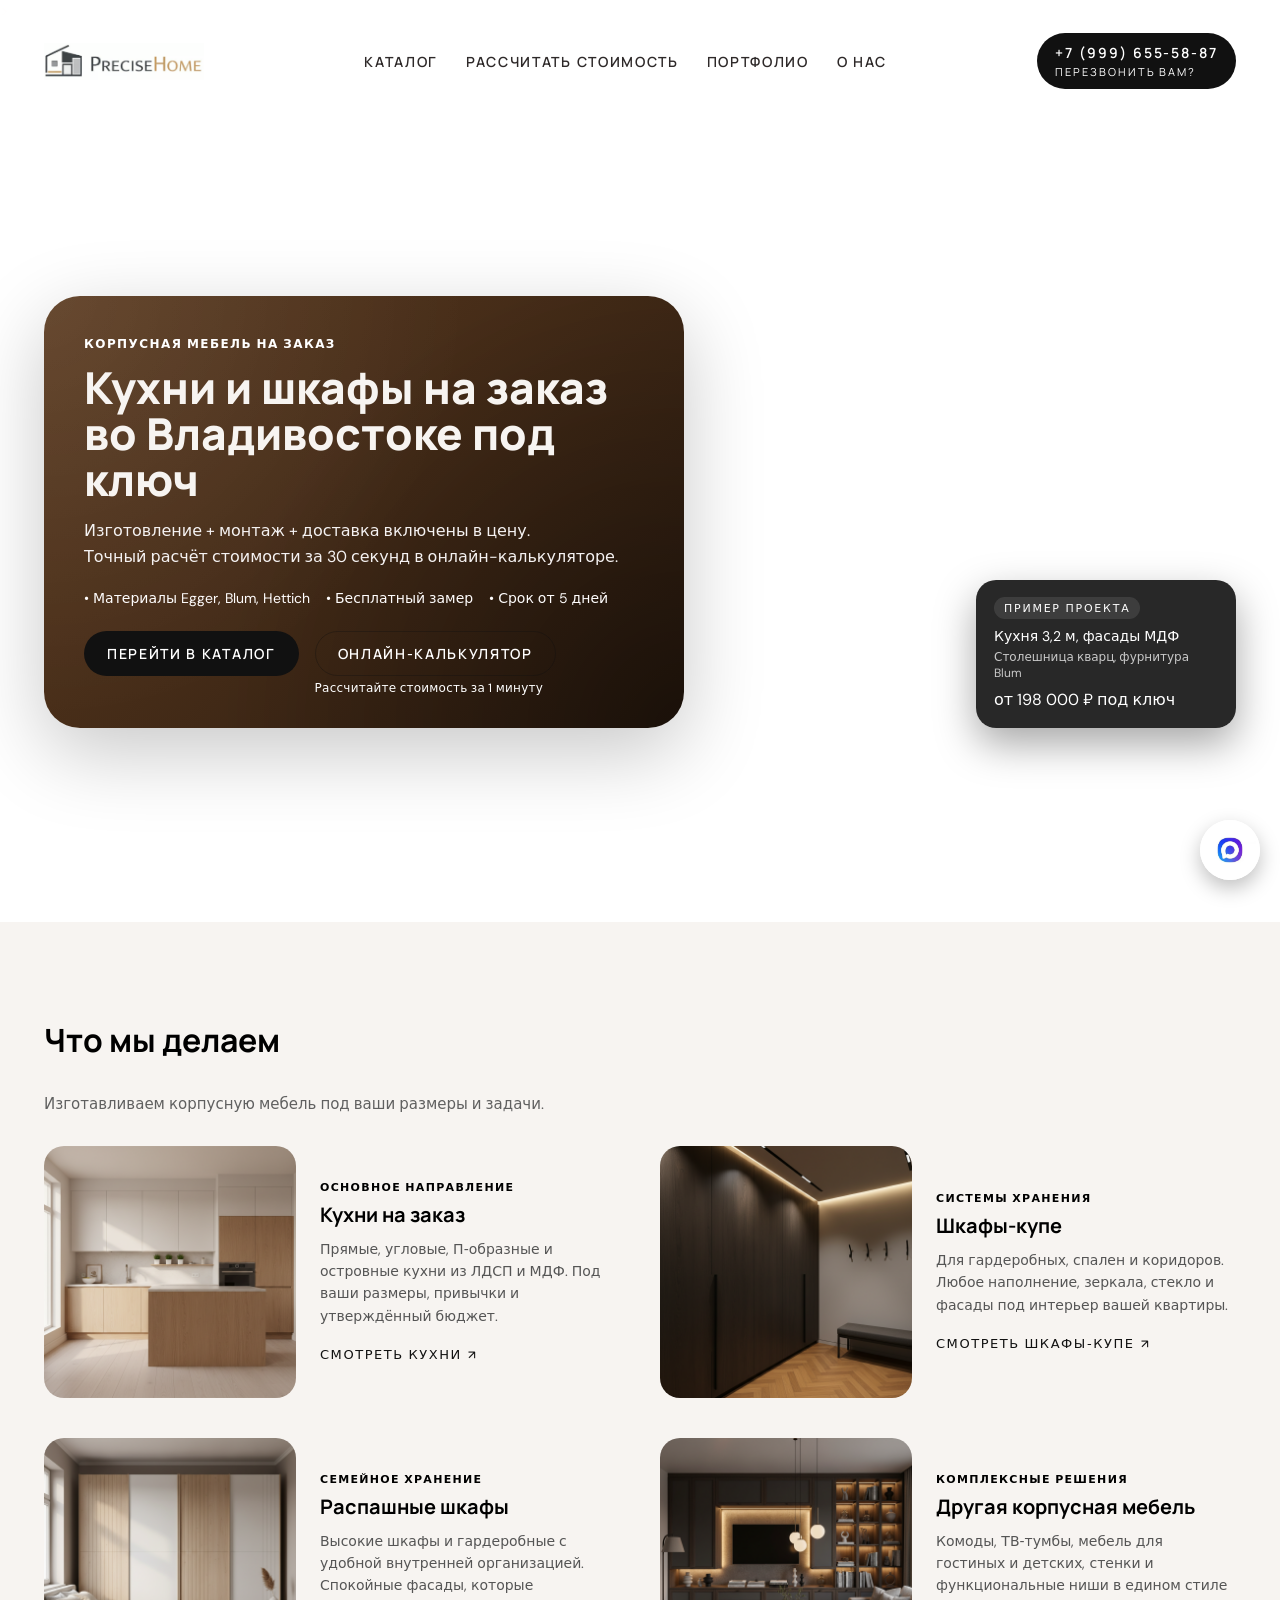
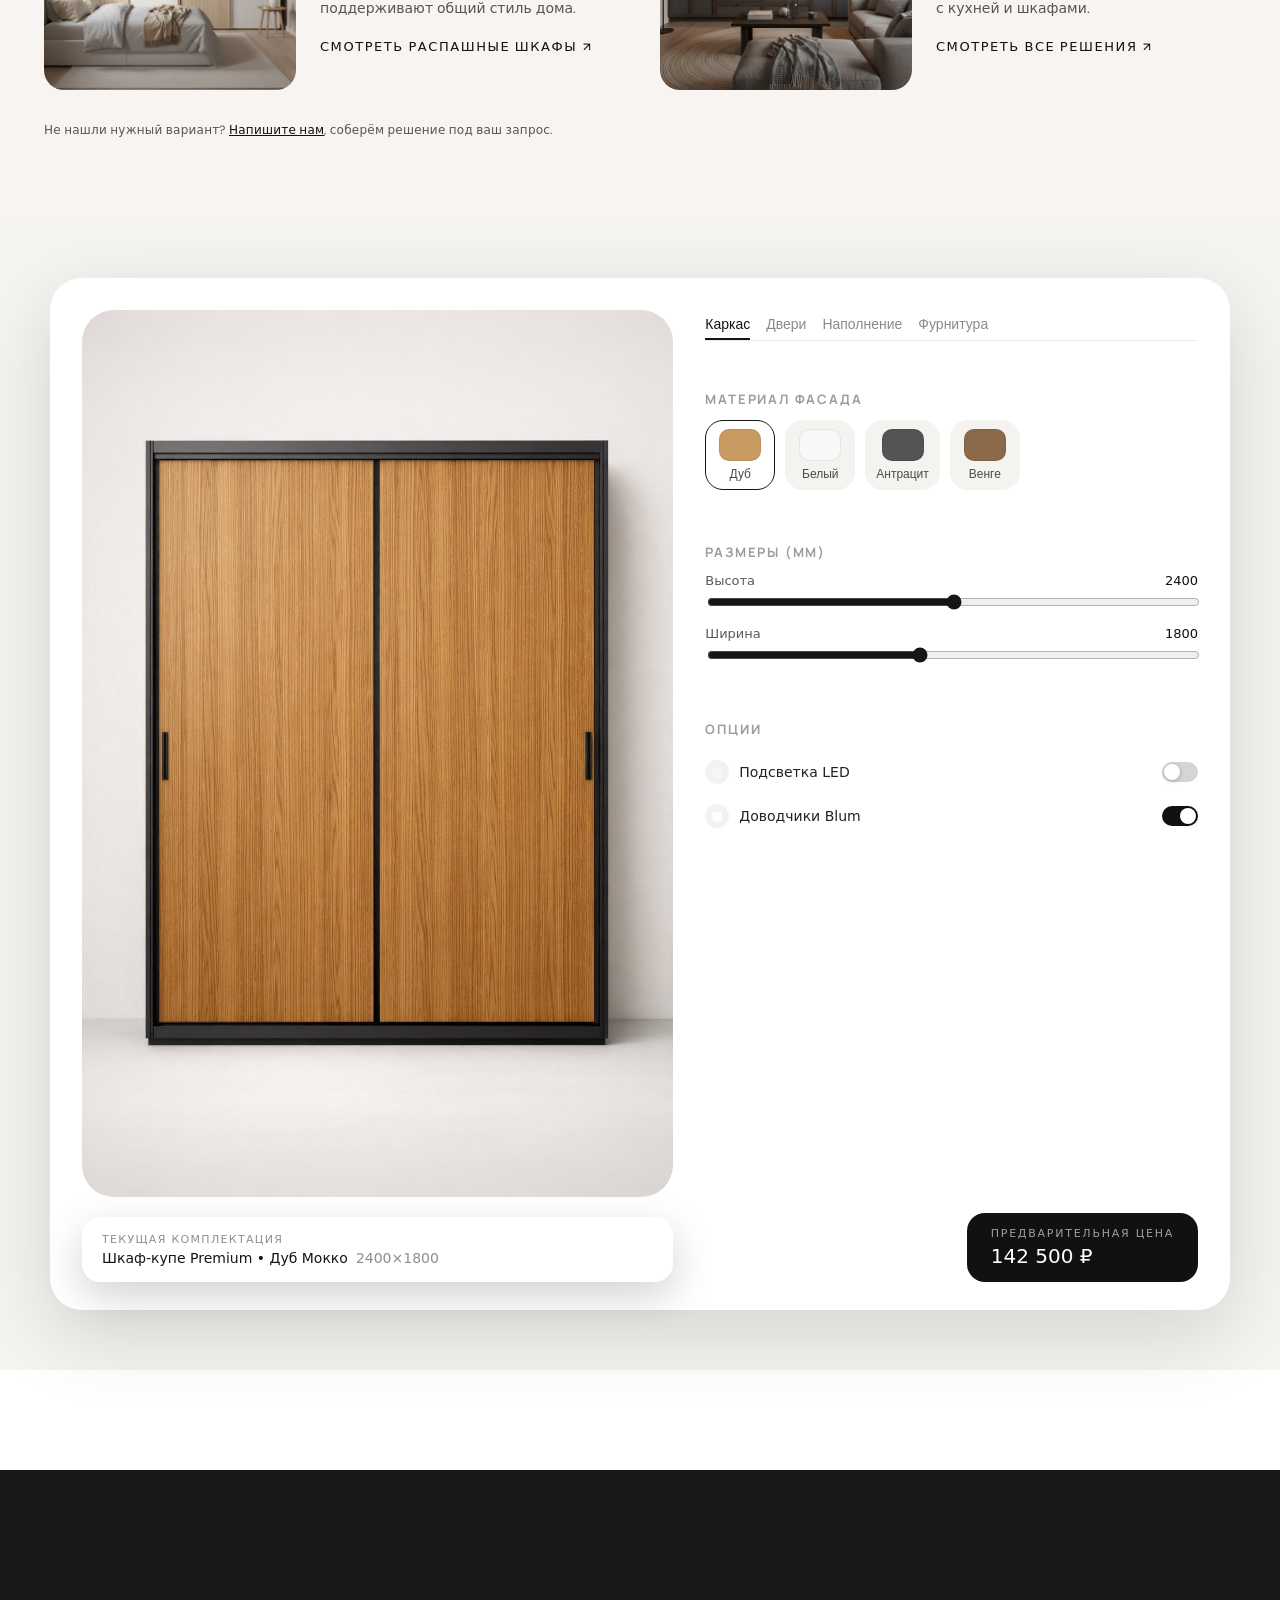
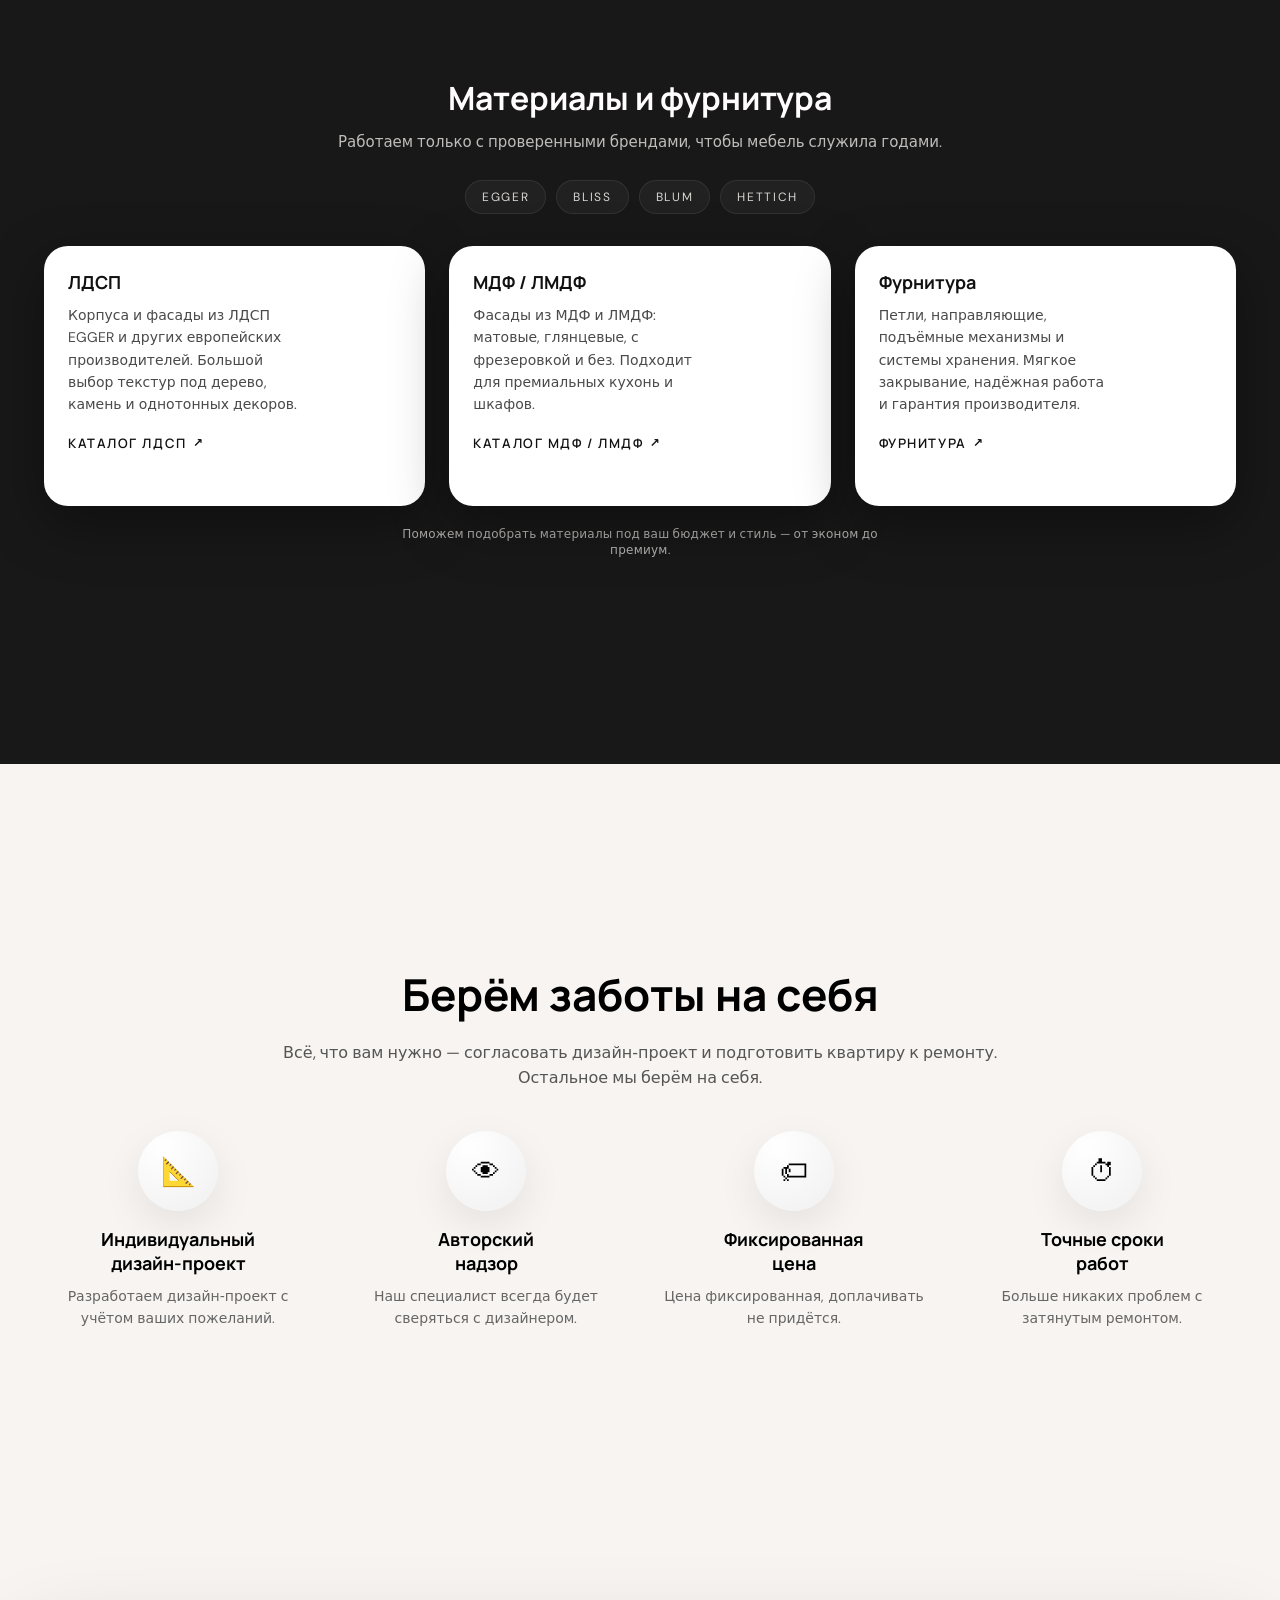
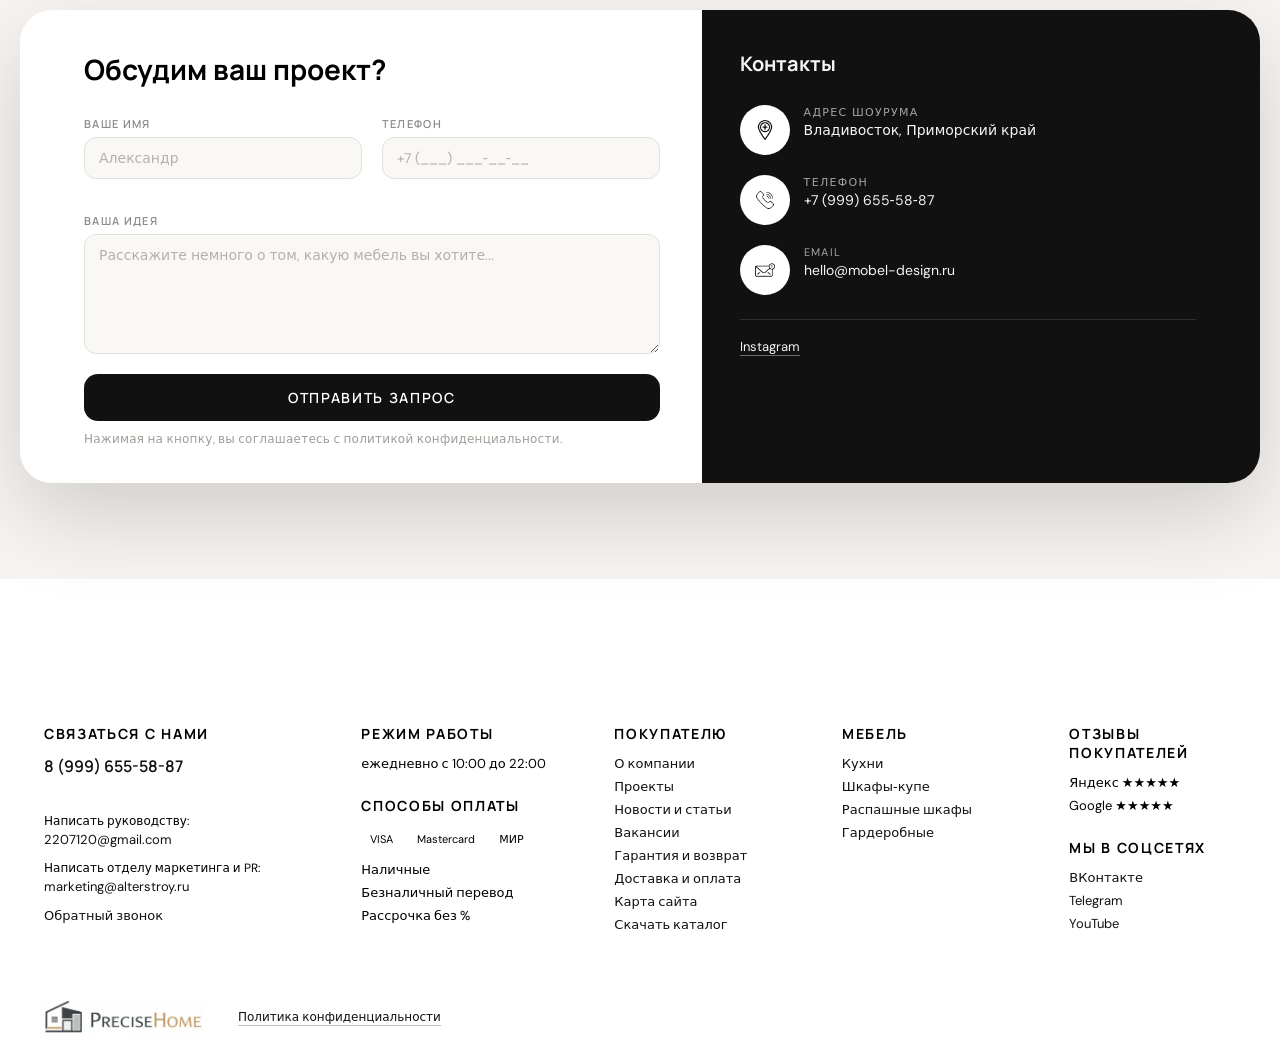
==== commit d735ff5b: "Refactor static assets into shared/page structure" ====
--- a/index.html
+++ b/index.html
@@ -14,7 +14,7 @@
   <link href="https://fonts.googleapis.com/css2?family=Manrope:wght@500;600;700;800&family=DM+Sans:wght@400;500;600&display=swap" rel="stylesheet">
   <link rel="icon" href="/browser.png" sizes="32x32" type="image/png">
   <!-- Вот здесь подключаем стили -->
-  <link rel="stylesheet" href="styles.css" />
+  <link rel="stylesheet" href="/styles/shared/base.css" />
   <!-- Вот здесь подключаем иконку браузера -->
   <link rel="icon" href="/browser.png" sizes="32x32" type="image/png">
 </head>
@@ -655,8 +655,8 @@
     </div>
   </div>
 </footer>
-<script src="fonts.js"></script>
-<script src="wardrobe-configurator.js"></script>
+<script src="/scripts/shared/fonts.js"></script>
+<script src="/scripts/shared/wardrobe-configurator.js"></script>
 <script src="/server/script.js"></script>
 <script>
   (function() {
--- a/styles/shared/base.css
+++ b/styles/shared/base.css
@@ -0,0 +1,2063 @@
+:root {
+  --bg-main: #ffffff;
+  --text-main: #fffefe;
+  --text-muted: #ffffff;
+  --accent-dark: #111111;
+  --border-light: #ffffff;
+  --radius-pill: 999px;
+  --radius-card: 24px;
+  --font-heading: "Manrope", system-ui, -apple-system, BlinkMacSystemFont, "Segoe UI", sans-serif;
+  --font-body: "DM Sans", system-ui, -apple-system, BlinkMacSystemFont, "Segoe UI", sans-serif;
+}
+
+
+
+*,
+*::before,
+*::after {
+  box-sizing: border-box;
+}
+
+body {
+  margin: 0;
+  font-family: var(--font-body);
+  color: var(--text-main);
+  background-color: var(--bg-main);
+}
+
+/* Контейнер */
+
+.container {
+  width: 100%;
+  max-width: 1240px;
+  margin: 0 auto;
+  padding: 0 24px;
+  color: #000000;
+}
+
+/* Шапка */
+
+.site-header {
+  position: sticky;
+  top: 0;
+  z-index: 100;
+  background-color: rgba(255, 255, 255, 0.96);
+  backdrop-filter: blur(12px);
+  border-bottom: 1px solid rgba(255, 255, 255, 0.8);
+}
+
+.header-inner {
+  display: flex;
+  align-items: center;
+  justify-content: space-between;
+  height: 80px;
+}
+
+/* Логотип */
+
+.logo {
+  display: inline-flex;
+  align-items: center;
+  gap: 10px;
+  text-decoration: none;
+  color: var(--text-main);
+}
+
+.logo-mark {
+  display: inline-block;
+  width: 160px;       /* подбери под размер логотипа */
+  height: 40px;        /* подбери под высоту */
+  background-image: url('/img_foto/img_logo/img_logo.png'); /* путь к твоему логотипу */
+  background-repeat: no-repeat;
+  background-position: center;
+  background-size: contain; /* или auto, если нужен точный размер */
+  vertical-align: middle;
+  /* если логотип не квадратный, можно убрать padding */
+}
+
+.logo-text {
+  font-family: var(--font-heading);
+  font-weight: 800;
+  font-size: 18px;
+  letter-spacing: 0.06em;
+  text-transform: uppercase;
+  color:#000000
+}
+
+/* Навигация */
+
+.main-nav {
+  display: flex;
+  align-items: center;
+  gap: 28px;
+}
+
+.nav-link {
+  position: relative;
+  font-size: 14px;
+  font-weight: 500;
+  letter-spacing: 0.14em;
+  text-transform: uppercase;
+  text-decoration: none;
+  color: #2e2929;
+  transition: color 0.2s ease;
+}
+
+.nav-link::after {
+  content: "";
+  position: absolute;
+  left: 0;
+  bottom: -6px;
+  width: 0;
+  height: 1px;
+  background-color: #000000;
+  transition: width 0.2s ease;
+}
+
+.nav-link:hover {
+  color: #000000;
+}
+
+.nav-link:hover::after {
+  width: 100%;
+}
+
+/* Капсула с телефоном */
+
+.phone-pill {
+  display: inline-flex;
+  flex-direction: column;
+  justify-content: center;
+  padding: 10px 18px;
+  border-radius: var(--radius-pill);
+  background-color: var(--accent-dark);
+  color: #ffffff;
+  text-decoration: none;
+  min-width: 190px;
+  transition: background-color 0.2s ease, transform 0.15s ease;
+}
+
+.phone-number {
+  font-family: var(--font-heading);
+  font-weight: 600;
+  font-size: 14px;
+}
+
+.phone-caption {
+  margin-top: 2px;
+  font-size: 11px;
+  font-weight: 400;
+  color: rgba(255, 255, 255);
+}
+
+
+.phone-pill:hover {
+  background-color: #000000;
+  transform: translateY(-1px);
+}
+
+/* Бургер для мобилы */
+
+.burger {
+  display: none;
+  flex-direction: column;
+  justify-content: center;
+  gap: 4px;
+  width: 32px;
+  height: 32px;
+  padding: 0;
+  border: none;
+  background: transparent;
+  cursor: pointer;
+}
+
+.burger span {
+  display: block;
+  height: 2px;
+  width: 18px;
+  border-radius: 999px;
+  background-color: var(--text-main);
+}
+
+/* Адаптив */
+
+@media (max-width: 960px) {
+  .header-inner {
+    height: 68px;
+  }
+
+  .main-nav {
+    display: none; /* потом можно раскрывать через JS */
+  }
+
+  .phone-pill {
+    display: none;
+  }
+
+  .burger {
+    display: flex;
+  }
+}
+
+
+.hero {
+    position: relative;
+  min-height: calc(100vh - 80px); /* 80px — высота шапки на десктопе */
+  padding: 96px 0;
+  overflow: hidden;
+  display: flex;
+  align-items: center; /* центрируем контент по вертикали */
+  padding-bottom: 0;
+}
+
+.hero-bg {
+  position: absolute;
+  inset: 0;
+  background-image: url("/hero_kitch.png"); /* путь к твоему фото */
+  background-size: cover;
+  background-position: center;
+  filter: brightness(0.9);
+}
+
+/* чтобы контент был поверх фото */
+.hero-inner {
+  position: relative;
+  z-index: 1;
+}
+
+
+
+/* HERO */
+
+.hero {
+  position: relative;
+  padding: 96px 0 96px;
+  overflow: hidden;
+}
+
+/* фон-фото */
+.hero-bg {
+  position: absolute;
+  inset: 0;
+  background-image: url("img/hero-kitchen.jpg"); /* замени на свой путь */
+  background-size: cover;
+  background-position: center;
+  filter: brightness(0.9);
+}
+
+/* контент поверх */
+.hero-inner {
+  position: relative;
+  z-index: 1;
+  display: flex;
+  align-items: center;
+  justify-content: space-between;
+  gap: 48px;
+}
+
+/* стеклянная плашка слева */
+
+.hero-card {
+  max-width: 640px;              /* было ~520px — сделаем шире */
+  padding: 40px 40px 32px;       /* побольше воздуха */
+  border-radius: 36px;
+  background:
+    radial-gradient(circle at top left, rgba(255, 255, 255, 0.08), transparent 55%),
+    radial-gradient(circle at bottom right, rgba(0, 0, 0, 0.4), transparent 60%),
+    linear-gradient(135deg, #5b3a1f, #2b1b0f); /* заменим на более прозрачный */
+  backdrop-filter: blur(18px);   /* стекло */
+  box-shadow: 0 24px 80px rgba(0, 0, 0, 0.22);
+}
+
+
+.hero-kicker {
+  margin: 0 0 12px;
+  font-size: 12px;
+  font-weight: 500;
+  letter-spacing: 0.16em;
+  text-transform: uppercase;
+  color: var(--text-muted);
+}
+
+.hero-title {
+  margin: 0 0 16px;
+  font-family: var(--font-heading);
+  font-weight: 800;
+  font-size: 44px;
+  line-height: 1.05;
+  color: #F7F4F1;
+}
+
+.hero-subtitle {
+  margin: 0 0 20px;
+  font-size: 16px;
+  line-height: 1.6;
+  color: #f5f2f2;
+}
+
+/* буллеты */
+
+.hero-bullets {
+  display: flex;
+  flex-wrap: wrap;
+  gap: 8px 16px;
+  margin: 0 0 24px;
+  padding: 0;
+  list-style: none;
+  font-size: 14px;
+  color: #fffdfd;
+}
+
+.hero-bullets li::before {
+  content: "•";
+  margin-right: 4px;
+}
+
+/* кнопки */
+
+.hero-actions {
+  display: flex;
+  align-items: flex-start;
+  gap: 16px;
+}
+
+.btn {
+  display: inline-flex;
+  align-items: center;
+  justify-content: center;
+  padding: 12px 22px;
+  border-radius: var(--radius-pill);
+  border: 1px solid transparent;
+  font-family: var(--font-heading);
+  font-weight: 600;
+  font-size: 14px;
+  letter-spacing: 0.12em;
+  text-transform: uppercase;
+  text-decoration: none;
+  cursor: pointer;
+  transition: background-color 0.2s ease, color 0.2s ease, border-color 0.2s ease, transform 0.15s ease;
+}
+
+.btn-primary {
+  background-color: var(--accent-dark);
+  color: #ffffff;
+}
+
+.btn-primary:hover {
+  background-color: #000000;
+  transform: translateY(-1px);
+}
+
+.btn-outline {
+  background-color: transparent;
+  color: var(--text-main);
+  border-color: rgba(17, 17, 17, 0.34);
+}
+
+.btn-outline:hover {
+  border-color: var(--text-main);
+  background-color: rgba(3, 3, 3, 0.9);
+}
+
+.hero-secondary {
+  display: flex;
+  flex-direction: column;
+  gap: 4px;
+}
+
+.hero-secondary-note {
+  font-size: 11px;
+  color: var(--text-muted);
+}
+
+/* карточка проекта справа */
+
+.hero-project-card {
+  align-self: flex-end;
+  max-width: 260px;
+  padding: 16px 18px 18px;
+  border-radius: 20px;
+  background: rgba(17, 17, 17, 0.9);
+  color: #ffffff;
+  backdrop-filter: blur(12px);
+  box-shadow: 0 16px 40px rgba(0, 0, 0, 0.35);
+}
+
+.hero-project-label {
+  display: inline-block;
+  margin-bottom: 8px;
+  padding: 4px 10px;
+  border-radius: 999px;
+  background-color: rgba(255, 255, 255, 0.1);
+  font-size: 11px;
+  letter-spacing: 0.16em;
+  text-transform: uppercase;
+}
+
+.hero-project-name {
+  margin: 0 0 4px;
+  font-size: 14px;
+  font-weight: 600;
+}
+
+.hero-project-meta {
+  margin: 0 0 8px;
+  font-size: 12px;
+  color: rgba(255, 255, 255, 0.75);
+}
+
+.hero-project-price {
+  margin: 0;
+  font-family: var(--font-heading);
+  font-weight: 700;
+  font-size: 16px;
+}
+
+/* Адаптив hero */
+
+@media (max-width: 960px) {
+  .hero {
+    padding: 72px 0 80px;
+  }
+
+  .hero-inner {
+    flex-direction: column;
+    align-items: stretch;
+  }
+
+  .hero-card {
+    max-width: 100%;
+  }
+
+  .hero-project-card {
+    align-self: flex-start;
+    margin-top: 16px;
+  }
+}
+
+@media (max-width: 640px) {
+  .hero {
+    padding: 64px 0 72px;
+  }
+
+  .hero-title {
+    font-size: 34px;
+  }
+
+  .hero-bullets {
+    flex-direction: column;
+  }
+
+  .hero-actions {
+    flex-direction: column;
+    align-items: stretch;
+  }
+
+  .hero-bg {
+    filter: brightness(0.85);
+  }
+}
+
+
+
+
+/* Плашки-бэйджи преимуществ */
+
+.benefits-badges {
+  padding: 32px 0 40px;
+  background-color: #f7f4f1;
+}
+
+.benefits-badges-inner {
+  display: flex;
+  align-items: stretch;
+  justify-content: space-between;
+  gap: 16px;
+}
+
+.benefit-badge {
+  flex: 1 1 0;
+  display: flex;
+  align-items: center;
+  gap: 14px;
+  padding: 14px 18px;
+  border-radius: 999px;
+  background-color: #ffffff;
+  box-shadow: 0 10px 26px rgba(0, 0, 0, 0.06);
+  transition: transform 0.18s ease, box-shadow 0.18s ease, background-color 0.18s ease;
+}
+
+.benefit-badge-icon {
+  flex-shrink: 0;
+  width: 40px;
+  height: 40px;
+  border-radius: 999px;
+  background-color: #e5d3c0;
+  display: flex;
+  align-items: center;
+  justify-content: center;
+  font-size: 20px;
+}
+
+.benefit-badge-text {
+  display: flex;
+  flex-direction: column;
+  gap: 2px;
+}
+
+.benefit-badge-title {
+  margin: 0;
+  font-size: 13px;
+  font-weight: 600;
+  letter-spacing: 0.12em;
+  text-transform: uppercase;
+}
+
+.benefit-badge-desc {
+  margin: 0;
+  font-size: 12px;
+  color: #6f6f6f;
+}
+
+/* Ховер */
+
+.benefit-badge:hover {
+  transform: translateY(-3px);
+  box-shadow: 0 18px 40px rgba(0, 0, 0, 0.12);
+  background-color: #ffffff;
+}
+
+/* Адаптив */
+
+@media (max-width: 960px) {
+  .benefits-badges-inner {
+    flex-wrap: wrap;
+  }
+
+  .benefit-badge {
+    flex: 1 1 calc(50% - 8px);
+  }
+}
+
+@media (max-width: 640px) {
+  .benefits-badges {
+    padding: 24px 0 32px;
+  }
+
+  .benefits-badges-inner {
+    flex-direction: column;
+  }
+
+  .benefit-badge {
+    border-radius: 20px;
+  }
+}
+
+
+
+
+
+
+
+
+
+
+/* Блок "Берём заботы на себя" */
+
+.care {
+  padding: 200px 0 200px;
+  background-color: #F7F4F1; /* можешь заменить на свой светлый */
+}
+
+.care-inner {
+  text-align: center;
+}
+
+.care-title {
+  margin: 0 0 16px;
+  font-family: var(--font-heading);
+  font-weight: 800;
+  font-size: 44px;
+}
+
+.care-subtitle {
+  margin: 0 0 40px;
+  max-width: 720px;
+  margin-inline: auto;
+  font-size: 16px;
+  line-height: 1.6;
+  color: #555555;
+}
+
+.care-grid {
+  display: grid;
+  grid-template-columns: repeat(4, minmax(0, 1fr));
+  gap: 40px;
+  align-items: start;
+}
+
+.care-item {
+  text-align: center;
+}
+
+.care-icon {
+  width: 80px;
+  height: 80px;
+  margin: 0 auto 16px;
+  border-radius: 50%;
+  background: radial-gradient(circle at 30% 20%, #ffffff, #f0f0f0);
+  box-shadow: 0 14px 40px rgba(0, 0, 0, 0.08);
+  display: flex;
+  align-items: center;
+  justify-content: center;
+}
+
+.care-icon span {
+  font-size: 28px;
+}
+
+.care-item-title {
+  margin: 0 0 10px;
+  font-size: 18px;
+  font-weight: 600;
+}
+
+.care-item-text {
+  margin: 0;
+  font-size: 14px;
+  line-height: 1.6;
+  color: #666666;
+}
+
+/* Адаптив */
+
+@media (max-width: 960px) {
+  .care {
+    padding: 72px 0 80px;
+  }
+
+  .care-grid {
+    grid-template-columns: repeat(2, minmax(0, 1fr));
+    row-gap: 32px;
+  }
+}
+
+@media (max-width: 640px) {
+  .care {
+    padding: 56px 0 72px;
+  }
+
+  .care-title {
+    font-size: 32px;
+  }
+
+  .care-grid {
+    grid-template-columns: minmax(0, 1fr);
+  }
+}
+
+
+
+
+
+
+
+
+
+
+
+
+
+
+
+
+
+
+
+
+
+
+
+
+
+
+/* Секция "Наши проекты" */
+
+.projects {
+  padding: 96px 0 80px;
+  background-color: #ffffff;
+}
+
+.section-title {
+  margin: 0 0 32px;
+  font-family: var(--font-heading);
+  font-weight: 700;
+  font-size: 32px;
+  color:#000000;
+}
+
+.projects-grid {
+  display: grid;
+  grid-template-columns: repeat(2, minmax(0, 1fr));
+  gap: 40px 40px;
+  margin-bottom: 40px;
+}
+
+/* Карточка проекта */
+
+.project-card {
+  display: grid;
+  grid-template-columns: minmax(0, 1.1fr) minmax(0, 1.2fr);
+  gap: 24px;
+  align-items: stretch;
+}
+
+.project-image-wrap {
+  display: block;
+  border-radius: 20px;
+  overflow: hidden;
+  background-color: #f1eee9;
+}
+
+.project-image {
+  display: block;
+  width: 100%;
+  height: 100%;
+  object-fit: cover;
+  transition: transform 0.35s ease;
+}
+
+.project-image-wrap:hover .project-image {
+  transform: scale(1.03);
+}
+
+.project-content {
+  align-self: center;
+  max-width: 360px;
+}
+
+.project-tag {
+  margin: 0 0 8px;
+  font-size: 11px;
+  font-weight: 500;
+  letter-spacing: 0.14em;
+  text-transform: uppercase;
+  color: var(--text-muted);
+}
+
+.project-title {
+  margin: 0 0 10px;
+  font-family: var(--font-heading);
+  font-weight: 600;
+  font-size: 20px;
+  line-height: 1.3;
+}
+
+.project-text {
+  margin: 0 0 16px;
+  font-size: 14px;
+  line-height: 1.6;
+  color: #555555;
+}
+
+.project-link {
+  display: inline-flex;
+  align-items: center;
+  gap: 6px;
+  font-size: 13px;
+  font-weight: 500;
+  letter-spacing: 0.12em;
+  text-transform: uppercase;
+  text-decoration: none;
+  color: var(--text-main);
+}
+
+.project-link-icon {
+  font-size: 12px;
+}
+
+/* Кнопка "Все проекты" снизу */
+
+.projects-footer {
+  display: flex;
+  justify-content: center;
+}
+
+.projects-more {
+  min-width: 180px;
+}
+
+/* Адаптив */
+
+@media (max-width: 1100px) {
+  .project-card {
+    grid-template-columns: minmax(0, 1fr);
+  }
+
+  .project-content {
+    max-width: none;
+  }
+}
+
+@media (max-width: 800px) {
+  .projects {
+    padding: 72px 0 64px;
+  }
+
+  .projects-grid {
+    grid-template-columns: minmax(0, 1fr);
+    gap: 32px;
+  }
+}
+
+@media (max-width: 480px) {
+  .section-title {
+    font-size: 26px;
+    margin-bottom: 24px;
+  }
+
+  .project-title {
+    font-size: 18px;
+  }
+}
+
+
+
+
+
+
+
+
+
+
+
+
+
+
+
+
+
+
+
+
+
+
+
+
+
+
+
+
+
+
+
+
+
+
+
+
+
+/* Footer */
+/* FOOTER */
+
+.site-footer {
+  margin-top: 96px;
+  border-top: 1px solid var(--border-light);
+  background-color: #ffffff;
+  color: #111111;
+  font-size: 13px;
+}
+
+.footer-top {
+  display: grid;
+  grid-template-columns: 2.1fr 1.6fr 1.4fr 1.4fr 1.3fr;
+  gap: 48px;
+  padding: 48px 24px 40px;
+}
+
+.footer-col-wide {
+  max-width: 320px;
+}
+
+.footer-heading {
+  margin: 0 0 12px;
+  font-family: var(--font-heading);
+  font-weight: 600;
+  font-size: 14px;
+  letter-spacing: 0.12em;
+  text-transform: uppercase;
+}
+
+.footer-heading-spaced {
+  margin-top: 24px;
+}
+
+.footer-phone {
+  display: inline-block;
+  margin-bottom: 4px;
+  font-family: var(--font-heading);
+  font-weight: 600;
+  font-size: 16px;
+  text-decoration: none;
+  color: #111111;
+}
+
+.footer-note {
+  margin: 0 0 16px;
+  font-size: 11px;
+  color: var(--text-muted);
+}
+
+.footer-subblock {
+  margin-bottom: 12px;
+}
+
+.footer-label {
+  margin: 0 0 2px;
+  font-size: 12px;
+  color: #000000;
+}
+
+.footer-text {
+  margin: 0 0 12px;
+}
+
+.footer-link {
+  color: #111111;
+  text-decoration: none;
+  border-bottom: 1px solid transparent;
+  transition: border-color 0.2s ease, color 0.2s ease;
+}
+
+.footer-link:hover {
+  color: #000000;
+  border-color: rgba(0, 0, 0, 0.4);
+}
+
+.footer-list {
+  list-style: none;
+  margin: 0;
+  padding: 0;
+}
+
+.footer-list li {
+  margin-bottom: 6px;
+}
+
+/* Способы оплаты (упрощённо) */
+
+.footer-pay {
+  display: flex;
+  gap: 6px;
+  margin: 4px 0 10px;
+}
+
+.pay-card {
+  display: inline-flex;
+  align-items: center;
+  justify-content: center;
+  padding: 4px 8px;
+  border-radius: 6px;
+  border: 1px solid var(--border-light);
+  font-size: 11px;
+}
+
+/* Нижняя полоса */
+
+.footer-bottom {
+  display: flex;
+  align-items: center;
+  justify-content: space-between;
+  gap: 24px;
+  padding: 18px 24px 22px;
+  border-top: 1px solid var(--border-light);
+  font-size: 12px;
+  color: var(--text-muted);
+}
+
+.footer-bottom-left {
+  display: flex;
+  align-items: center;
+  gap: 24px;
+}
+
+.footer-logo {
+  display: inline-flex;
+  align-items: center;
+  gap: 10px;
+}
+
+.footer-privacy {
+  font-size: 12px;
+  border-bottom: 1px solid rgba(0, 0, 0, 0.25);
+}
+
+.footer-bottom-right {
+  text-align: right;
+}
+
+.footer-copy {
+  margin: 0;
+}
+
+/* Адаптив footer */
+
+@media (max-width: 1100px) {
+  .footer-top {
+    grid-template-columns: repeat(3, minmax(0, 1fr));
+    row-gap: 32px;
+  }
+}
+
+@media (max-width: 800px) {
+  .site-footer {
+    margin-top: 72px;
+  }
+
+  .footer-top {
+    grid-template-columns: repeat(2, minmax(0, 1fr));
+    padding-inline: 24px;
+  }
+
+  .footer-bottom {
+    flex-direction: column;
+    align-items: flex-start;
+  }
+
+  .footer-bottom-right {
+    text-align: left;
+  }
+}
+
+@media (max-width: 560px) {
+  .footer-top {
+    grid-template-columns: minmax(0, 1fr);
+    padding-inline: 16px;
+  }
+
+  .footer-bottom {
+    padding-inline: 16px;
+  }
+}
+
+
+
+
+/* Заголовок-переход к блоку материалов */
+
+.materials-intro {
+  padding: 56px 0 32px;
+  background-color: #f7f4f1; /* как фон под hero */
+  text-align: center;
+}
+
+.materials-intro-title {
+  margin: 0 0 8px;
+  font-family: var(--font-heading);
+  font-weight: 700;
+  font-size: 28px;
+}
+
+.materials-intro-subtitle {
+  margin: 0;
+  font-family: var(--font-body);
+  font-size: 14px;
+  color: #6a6862;
+}
+
+/* Чтобы не было лишнего воздуха сверху у тёмного блока */
+
+.materials {
+  margin-top: 0;
+}
+
+
+
+
+
+
+
+
+
+
+
+
+
+
+
+
+/* Материалы и фурнитура — Contrast shelf */
+
+.materials {
+  margin-top: 100px;
+  padding: 206px 0 206px;
+  background-color: #181818;
+  color: #f7f4f1;
+  min-height: 100%;
+}
+
+.materials-inner {
+  text-align: center;
+}
+
+/* Заголовок */
+
+.materials-title {
+  margin: 0 0 12px;
+  font-family: var(--font-heading);
+  font-weight: 700;
+  font-size: 32px;
+  color: #fffdfd;
+}
+
+.materials-subtitle {
+  margin: 0 0 28px;
+  font-size: 15px;
+  color: rgba(247, 244, 241, 0.75);
+}
+
+/* Логотипы */
+
+.materials-logos {
+  display: inline-flex;
+  flex-wrap: wrap;
+  gap: 10px;
+  margin-bottom: 32px;
+}
+
+.materials-logo {
+  padding: 8px 16px;
+  border-radius: 999px;
+  background-color: rgba(255, 255, 255, 0.04);
+  border: 1px solid rgba(255, 255, 255, 0.08);
+  font-size: 12px;
+  letter-spacing: 0.14em;
+  text-transform: uppercase;
+  color: rgba(247, 244, 241, 0.85);
+}
+
+/* Карточки материалов */
+
+.materials-grid {
+  display: grid;
+  grid-template-columns: repeat(3, minmax(0, 1fr));
+  gap: 24px;
+  margin-bottom: 20px;
+  text-align: left;
+}
+
+.materials-card {
+  padding: 24px 24px 22px;
+  border-radius: 24px;
+  background-color: #ffffff;
+  color: #111111;
+  box-shadow: 0 18px 56px rgba(0, 0, 0, 0.38);
+  min-height: 260px;
+}
+
+.materials-card-title {
+  margin: 0 0 10px;
+  font-family: var(--font-heading);
+  font-weight: 600;
+  font-size: 18px;
+}
+
+.materials-card-text {
+  margin: 0 0 16px;
+  font-size: 14px;
+  line-height: 1.6;
+  color: #4a4a4a;
+}
+
+.materials-card-link {
+  display: inline-flex;
+  align-items: center;
+  gap: 6px;
+  font-size: 13px;
+  font-weight: 500;
+  letter-spacing: 0.12em;
+  text-transform: uppercase;
+  text-decoration: none;
+  color: #111111;
+}
+
+.materials-card-arrow {
+  font-size: 12px;
+}
+
+/* Низ секции */
+
+.materials-note {
+  margin: 16px auto 0;
+  max-width: 520px;
+  font-size: 13px;
+  color: rgba(247, 244, 241, 0.7);
+}
+
+/* Адаптив */
+
+@media (max-width: 960px) {
+  .materials {
+    margin-top: 72px;
+    padding: 64px 0 72px;
+  }
+
+  .materials-grid {
+    grid-template-columns: repeat(2, minmax(0, 1fr));
+  }
+}
+
+@media (max-width: 640px) {
+  .materials-grid {
+    grid-template-columns: minmax(0, 1fr);
+  }
+
+  .materials-title {
+    font-size: 26px;
+  }
+
+  .materials-subtitle {
+    font-size: 14px;
+  }
+}
+
+
+
+
+
+
+
+
+
+.materials-card {
+  position: relative;
+  padding: 24px 24px 22px;
+  border-radius: 24px;
+  background-color: #ffffff;
+  color: #111111;
+  box-shadow: 0 18px 56px rgba(0, 0, 0, 0.38);
+  overflow: hidden; /* чтобы полоска не вылезала за радиус */
+}
+
+/* Общий вид полоски справа */
+.materials-card::after {
+  content: "";
+  position: absolute;
+  top: 0;
+  right: 0;
+  width: 26%;          /* ширина полосы */
+  height: 100%;
+  opacity: 0.4;        /* чтобы не мешала тексту */
+  background-size: cover;
+  background-position: center;
+  pointer-events: none;
+}
+
+/* Конкретные текстуры для карточек */
+.materials-card-laminate::after {
+  background-image: url("img/material-laminate.jpg");
+  
+}
+
+.materials-card-mdf::after {
+  background-image: url("img/material-mdf.jpg");
+
+}
+
+.materials-card-hardware::after {
+  background-image: url("img/material-hardware.jpg");
+}
+
+/* Немного сдвинем текст, чтобы не упирался в полоску */
+.materials-card-title,
+.materials-card-text,
+.materials-card-link {
+  position: relative;
+  z-index: 1;
+  max-width: 70%; /* чтобы текст не заходил на текстуру */
+}
+
+/* Лёгкий эффект по ховеру */
+.materials-card:hover::after {
+  opacity: 0.95;
+}
+
+
+
+
+
+
+
+
+
+
+
+
+
+
+
+
+
+
+
+
+
+
+
+
+
+
+
+
+
+/* Секция "Что мы делаем" */
+
+.services {
+  padding: 96px 0 80px;
+  background-color: #f7f4f1;
+}
+
+.section-subtitle {
+  margin: 0 0 32px;
+  font-size: 15px;
+  color: #606060;
+}
+
+.services-grid {
+  display: grid;
+  grid-template-columns: repeat(2, minmax(0, 1fr));
+  gap: 40px 40px;
+  margin-bottom: 32px;
+}
+
+/* Карточка как в блоке "Наши проекты" */
+
+.service-card {
+  display: grid;
+  grid-template-columns: minmax(0, 1.05fr) minmax(0, 1.25fr);
+  gap: 24px;
+  align-items: stretch;
+}
+
+.service-image-wrap {
+  display: block;
+  border-radius: 20px;
+  overflow: hidden;
+  background-color: #eee6dd;
+}
+
+.service-image {
+  display: block;
+  width: 100%;
+  height: 100%;
+  object-fit: cover;
+  transition: transform 0.35s ease;
+}
+
+.service-image-wrap:hover .service-image {
+  transform: scale(1.03);
+}
+
+.service-content {
+  align-self: center;
+  max-width: 360px;
+}
+
+.service-tag {
+  margin: 0 0 8px;
+  font-size: 11px;
+  font-weight: 500;
+  letter-spacing: 0.14em;
+  text-transform: uppercase;
+
+}
+
+.service-title {
+  margin: 0 0 10px;
+  font-family: var(--font-heading);
+  font-weight: 600;
+  font-size: 20px;
+  line-height: 1.3;
+}
+
+.service-text {
+  margin: 0 0 16px;
+  font-size: 14px;
+  line-height: 1.6;
+  color: #555555;
+}
+
+.service-link {
+  display: inline-flex;
+  align-items: center;
+  gap: 6px;
+  font-size: 13px;
+  font-weight: 500;
+  letter-spacing: 0.12em;
+  text-transform: uppercase;
+  text-decoration: none;
+  color: #111111;
+}
+
+.service-link-icon {
+  font-size: 12px;
+}
+
+/* Низ секции */
+
+.services-note {
+  margin: 0;
+  font-size: 13px;
+  color: #555555;
+}
+
+.services-note a {
+  color: #111111;
+  text-decoration: underline;
+  text-decoration-thickness: 1px;
+}
+
+/* Адаптив */
+
+@media (max-width: 1100px) {
+  .service-card {
+    grid-template-columns: minmax(0, 1fr);
+  }
+
+  .service-content {
+    max-width: none;
+  }
+}
+
+@media (max-width: 800px) {
+  .services {
+    padding: 72px 0 64px;
+  }
+
+  .services-grid {
+    grid-template-columns: minmax(0, 1fr);
+    gap: 32px;
+  }
+}
+
+@media (max-width: 480px) {
+  .section-title {
+    font-size: 26px;
+  }
+
+  .service-title {
+    font-size: 18px;
+  }
+}
+
+
+
+
+
+
+
+
+
+
+
+
+
+/* Сплит-блок "Обсудим ваш проект?" */
+
+.contact-split {
+  padding: 80px 0 96px;
+  background-color: #f7f4f1;
+}
+
+.contact-split-inner {
+ display: grid;
+  grid-template-columns: minmax(0, 1.1fr) minmax(0, 0.9fr);
+  border-radius: 32px;
+  overflow: hidden;
+  box-shadow: 0 32px 90px rgba(0, 0, 0, 0.16);
+  background-color: transparent;
+  background-image: linear-gradient(
+    to right,
+    #ffffff 0%,
+    #ffffff 55%,
+    #111111 55%,
+    #111111 100%
+  );
+}
+
+/* Левая часть */
+
+.contact-split-left {
+  padding: 40px 40px 36px;
+  background-color: transparent;
+}
+
+.contact-title {
+  margin: 0 0 28px;
+  font-family: var(--font-heading);
+  font-weight: 700;
+  font-size: 28px;
+}
+
+.contact-form-row {
+  display: grid;
+  grid-template-columns: repeat(2, minmax(0, 1fr));
+  gap: 16px 20px;
+  margin-bottom: 18px;
+}
+
+.contact-field {
+  display: flex;
+  flex-direction: column;
+  gap: 6px;
+  margin-bottom: 16px;
+}
+
+.contact-label {
+  font-size: 11px;
+  font-weight: 500;
+  letter-spacing: 0.12em;
+  text-transform: uppercase;
+  color: #8b8b8b;
+}
+
+.contact-input {
+  width: 100%;
+  padding: 11px 14px;
+  border-radius: 12px;
+  border: 1px solid #e2e0dc;
+  background-color: #faf8f5;
+  font-size: 14px;
+  outline: none;
+  transition: border-color 0.18s ease, box-shadow 0.18s ease, background-color 0.18s ease;
+}
+
+.contact-input::placeholder {
+  color: #b4b1ab;
+}
+
+.contact-input:focus {
+  border-color: #c79862;
+  box-shadow: 0 0 0 1px rgba(199, 152, 98, 0.3);
+  background-color: #ffffff;
+}
+
+.contact-textarea {
+  min-height: 120px;
+  resize: vertical;
+}
+
+/* Кнопка */
+
+.contact-submit {
+  width: 100%;
+  margin-top: 4px;
+  padding: 14px 20px;
+  border-radius: 14px;
+  border: none;
+  background-color: #111111;
+  color: #ffffff;
+  font-family: var(--font-heading);
+  font-weight: 600;
+  font-size: 14px;
+  letter-spacing: 0.12em;
+  text-transform: uppercase;
+  cursor: pointer;
+  transition: background-color 0.18s ease, transform 0.15s ease, box-shadow 0.18s ease;
+}
+
+.contact-submit:hover {
+  background-color: #000000;
+  transform: translateY(-1px);
+  box-shadow: 0 10px 26px rgba(0, 0, 0, 0.25);
+}
+
+.contact-privacy {
+  margin: 10px 0 0;
+  font-size: 11px;
+  color: #a09d96;
+}
+
+/* Правая часть */
+
+.contact-split-right {
+  padding: 40px 40px 32px;
+  
+  background-color: transparent;
+  color: #f7f4f1;
+}
+
+.contact-right-title {
+  margin: 0 0 28px;
+  font-family: var(--font-heading);
+  font-weight: 600;
+  font-size: 20px;
+}
+
+.contact-right-block {
+  display: flex;
+  align-items: flex-start;
+  gap: 14px;
+  margin-bottom: 20px;
+}
+
+.contact-right-icon {
+  flex-shrink: 0;
+  width: 40px;
+  height: 40px;
+  border-radius: 50%;
+  background-color: #1e1e1e;
+  display: flex;
+  align-items: center;
+  justify-content: center;
+  font-size: 18px;
+}
+
+.contact-right-label {
+  margin: 0 0 2px;
+  font-size: 11px;
+  letter-spacing: 0.12em;
+  text-transform: uppercase;
+  color: #a4a4a4;
+}
+
+.contact-right-text {
+  margin: 0;
+  font-size: 14px;
+}
+
+.contact-right-divider {
+  height: 1px;
+  margin: 24px 0 18px;
+  background-color: rgba(255, 255, 255, 0.12);
+}
+
+.contact-right-socials {
+  display: flex;
+  gap: 12px;
+}
+
+.contact-right-social {
+  font-size: 13px;
+  color: #f7f4f1;
+  text-decoration: none;
+  border-bottom: 1px solid rgba(247, 244, 241, 0.4);
+}
+
+/* Адаптив */
+
+@media (max-width: 960px) {
+  .contact-split-inner {
+    grid-template-columns: minmax(0, 1fr);
+  }
+
+  .contact-split-right {
+    border-top: 1px solid rgba(255, 255, 255, 0.08);
+  }
+}
+
+@media (max-width: 640px) {
+  .contact-split {
+    padding: 64px 0 80px;
+  }
+
+  .contact-split-left,
+  .contact-split-right {
+    padding: 28px 24px 28px;
+  }
+
+  .contact-form-row {
+    grid-template-columns: minmax(0, 1fr);
+  }
+
+  .contact-title {
+    font-size: 24px;
+  }
+}
+
+
+
+
+
+
+
+
+
+
+
+
+
+
+.contact-right-icon {
+  flex-shrink: 0;
+  width: 50px;
+  height: 50px;
+  border-radius: 50%;
+  background-color: #ffffff;
+  display: flex;
+  align-items: center;
+  justify-content: center;
+}
+
+.contact-right-icon img {
+  width: 20px;      /* подгони под свои иконки */
+  height: 20px;
+  object-fit: contain;
+}
+
+
+
+
+
+
+
+
+
+
+
+
+
+
+
+
+
+
+
+
+
+
+
+
+
+
+
+
+
+
+
+
+
+
+/* Базовая обёртка секции */
+.wardrobe-section {
+  padding: 60px 0;
+  background: #f5f4f1;
+  font-family: system-ui, -apple-system, BlinkMacSystemFont, "SF Pro Text",
+    "Segoe UI", sans-serif;
+}
+
+.wardrobe-inner {
+  max-width: 1180px;
+  margin: 0 auto;
+  background: #ffffff;
+  border-radius: 32px;
+  padding: 32px 32px 28px;
+  display: grid;
+  grid-template-columns: minmax(0, 1.2fr) minmax(0, 1fr);
+  gap: 32px;
+  box-shadow: 0 24px 80px rgba(15, 15, 15, 0.14);
+}
+
+/* Левая часть */
+.wardrobe-left {
+  display: flex;
+  flex-direction: column;
+  justify-content: space-between;
+}
+
+
+
+
+/* Хотспот на фасаде */
+.wardrobe-hotspot {
+  position: absolute;
+  inset: 12% 20% 26%;
+  border-radius: 16px;
+  background: transparent;
+  border: none;
+  cursor: pointer;
+}
+
+/* Текущая комплектация */
+.wardrobe-current {
+  margin-top: 20px;
+  padding: 16px 20px;
+  background: #ffffff;
+  border-radius: 18px;
+  display: inline-flex;
+  flex-direction: column;
+  gap: 4px;
+  box-shadow: 0 14px 40px rgba(0, 0, 0, 0.18);
+}
+
+.wardrobe-current-label {
+  font-size: 11px;
+  letter-spacing: 0.12em;
+  text-transform: uppercase;
+  color: #8e8e8e;
+}
+
+.wardrobe-current-main {
+  display: flex;
+  gap: 8px;
+  flex-wrap: wrap;
+  font-size: 14px;
+  color: #141414;
+}
+
+.wardrobe-current-size {
+  color: #8e8e8e;
+}
+
+/* Правая часть */
+.wardrobe-right {
+  display: flex;
+  flex-direction: column;
+  gap: 16px;
+}
+
+/* Вкладки */
+.wardrobe-tabs {
+  display: flex;
+  gap: 16px;
+  border-bottom: 1px solid #ececec;
+  margin-bottom: 8px;
+}
+
+.wardrobe-tab {
+  padding: 6px 0;
+  background: none;
+  border: none;
+  border-bottom: 2px solid transparent;
+  font-size: 14px;
+  color: #8a8a8a;
+  cursor: pointer;
+}
+
+.wardrobe-tab.is-active {
+  color: #151515;
+  border-color: #151515;
+}
+
+/* Карточки-панели */
+.wardrobe-panel {
+  padding: 12px 0;
+}
+
+.wardrobe-panel-title {
+  font-size: 13px;
+  text-transform: uppercase;
+  letter-spacing: 0.14em;
+  color: #9c9c9c;
+  margin-bottom: 12px;
+}
+
+/* Материалы фасада */
+.wardrobe-materials {
+  display: flex;
+  flex-wrap: wrap;
+  gap: 10px;
+}
+
+.material-swatch {
+  position: relative;
+  display: inline-flex;
+  flex-direction: column;
+  align-items: center;
+  gap: 6px;
+  padding: 8px 10px;
+  border-radius: 18px;
+  border: 1px solid transparent;
+  background: #f4f3f0;
+  cursor: pointer;
+  font-size: 12px;
+  color: #4b4b4b;
+  min-width: 70px;
+}
+
+.material-swatch.is-active {
+  border-color: #151515;
+  background: #ffffff;
+}
+
+.material-color {
+  width: 42px;
+  height: 32px;
+  border-radius: 10px;
+  border: 1px solid rgba(0, 0, 0, 0.08);
+}
+
+/* Здесь подбери оттенки под дизайн */
+.material-color--oak {
+  background: #c99b63;
+}
+
+.material-color--white {
+  background: #f8f8f8;
+}
+
+.material-color--anthracite {
+  background: #545454;
+}
+
+.material-color--wenge {
+  background: #8a6a4b;
+}
+
+/* Слайдеры */
+.wardrobe-slider-row {
+  display: flex;
+  justify-content: space-between;
+  align-items: center;
+  margin-bottom: 4px;
+  margin-top: 12px;
+}
+
+.wardrobe-slider-label {
+  font-size: 13px;
+  color: #5a5a5a;
+}
+
+.wardrobe-slider-value {
+  font-size: 13px;
+  color: #111111;
+}
+
+.wardrobe-slider {
+  width: 100%;
+  accent-color: #151515;
+}
+
+/* Опции */
+.wardrobe-option {
+  display: flex;
+  align-items: center;
+  justify-content: space-between;
+  padding: 10px 0;
+  gap: 12px;
+  cursor: pointer;
+}
+
+.wardrobe-option-main {
+  display: inline-flex;
+  align-items: center;
+  gap: 10px;
+}
+
+.wardrobe-option-icon {
+  width: 24px;
+  height: 24px;
+  border-radius: 999px;
+  background: #f2f2f2;
+  display: flex;
+  align-items: center;
+  justify-content: center;
+  font-size: 12px;
+}
+
+.wardrobe-option-text {
+  font-size: 14px;
+  color: #222222;
+}
+
+/* Кастомный переключатель */
+.wardrobe-option-input {
+  position: absolute;
+  opacity: 0;
+  pointer-events: none;
+}
+
+.wardrobe-option-switch {
+  position: relative;
+  flex-shrink: 0;
+  width: 36px;
+  height: 20px;
+  border-radius: 999px;
+  background: #d5d5d5;
+  transition: background 0.2s ease;
+}
+
+.wardrobe-option-switch::before {
+  content: "";
+  position: absolute;
+  top: 2px;
+  left: 2px;
+  width: 16px;
+  height: 16px;
+  border-radius: 50%;
+  background: #ffffff;
+  box-shadow: 0 1px 4px rgba(0, 0, 0, 0.25);
+  transition: transform 0.2s ease;
+}
+
+.wardrobe-option-input:checked + .wardrobe-option-switch {
+  background: #111111;
+}
+
+.wardrobe-option-input:checked + .wardrobe-option-switch::before {
+  transform: translateX(16px);
+}
+
+/* Блок цены */
+.wardrobe-price {
+  margin-top: auto;
+  align-self: flex-end;
+  padding: 14px 24px;
+  border-radius: 18px;
+  background: #111111;
+  color: #ffffff;
+  display: inline-flex;
+  flex-direction: column;
+  gap: 4px;
+}
+
+.wardrobe-price-label {
+  font-size: 11px;
+  text-transform: uppercase;
+  letter-spacing: 0.16em;
+  color: rgba(255, 255, 255, 0.6);
+}
+
+.wardrobe-price-value {
+  font-size: 20px;
+}
+
+/* Адаптив */
+@media (max-width: 900px) {
+  .wardrobe-inner {
+    grid-template-columns: 1fr;
+    padding: 24px 16px 20px;
+  }
+
+  .wardrobe-canvas img {
+    width: 72%;
+  }
+
+  .wardrobe-price {
+    align-self: stretch;
+    justify-content: space-between;
+    flex-direction: row;
+  }
+}
+
+
+
+.wardrobe-canvas {
+  position: relative;
+  border-radius: 32px;
+  overflow: hidden;          /* чтобы края картинки не вылазили */
+}
+
+/* картинка на весь блок */
+.wardrobe-canvas img {
+  width: 100%;
+  height: 100%;
+  object-fit: cover;         /* заполняет блок без искажений пропорций */
+  display: block;
+  transition: opacity 0.25s ease;
+}
+
+/* тень снизу уже не нужна, можешь удалить или оставить по вкусу */
+.wardrobe-shadow {
+  display: none;
+}
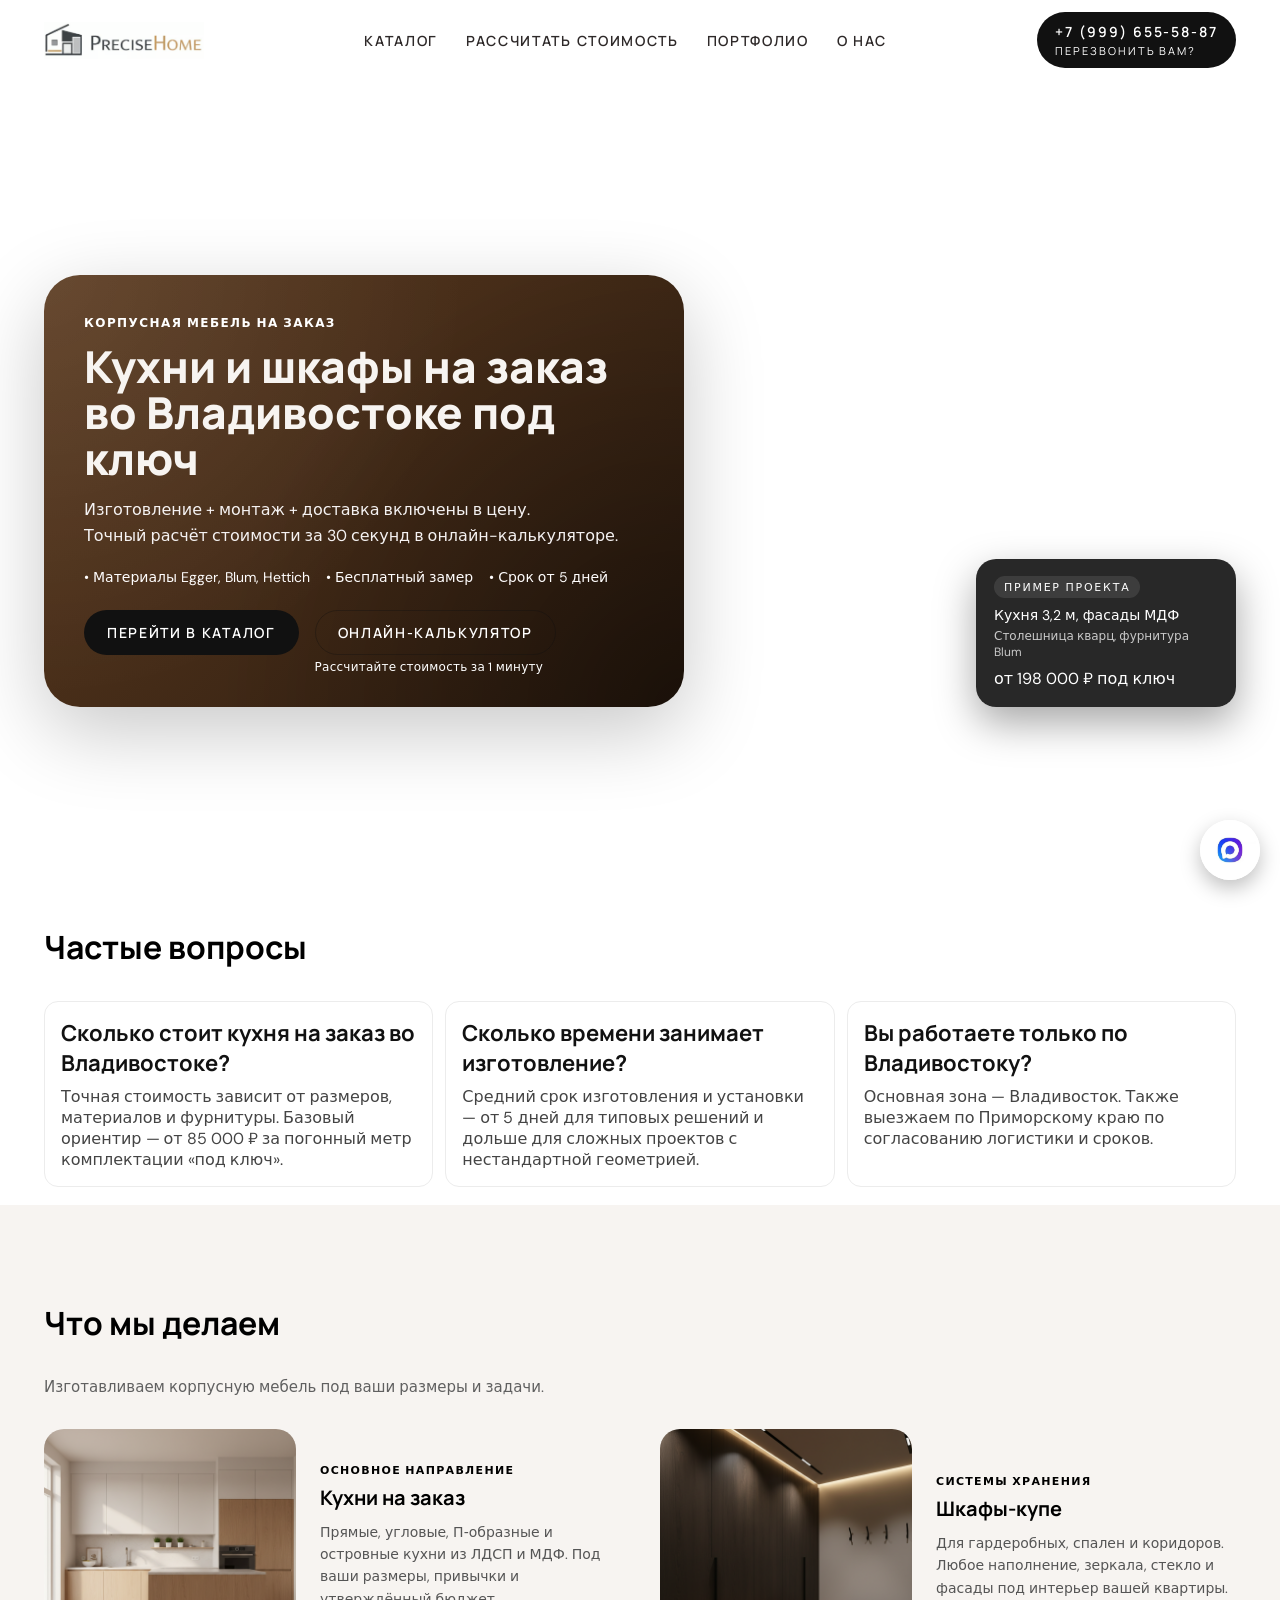
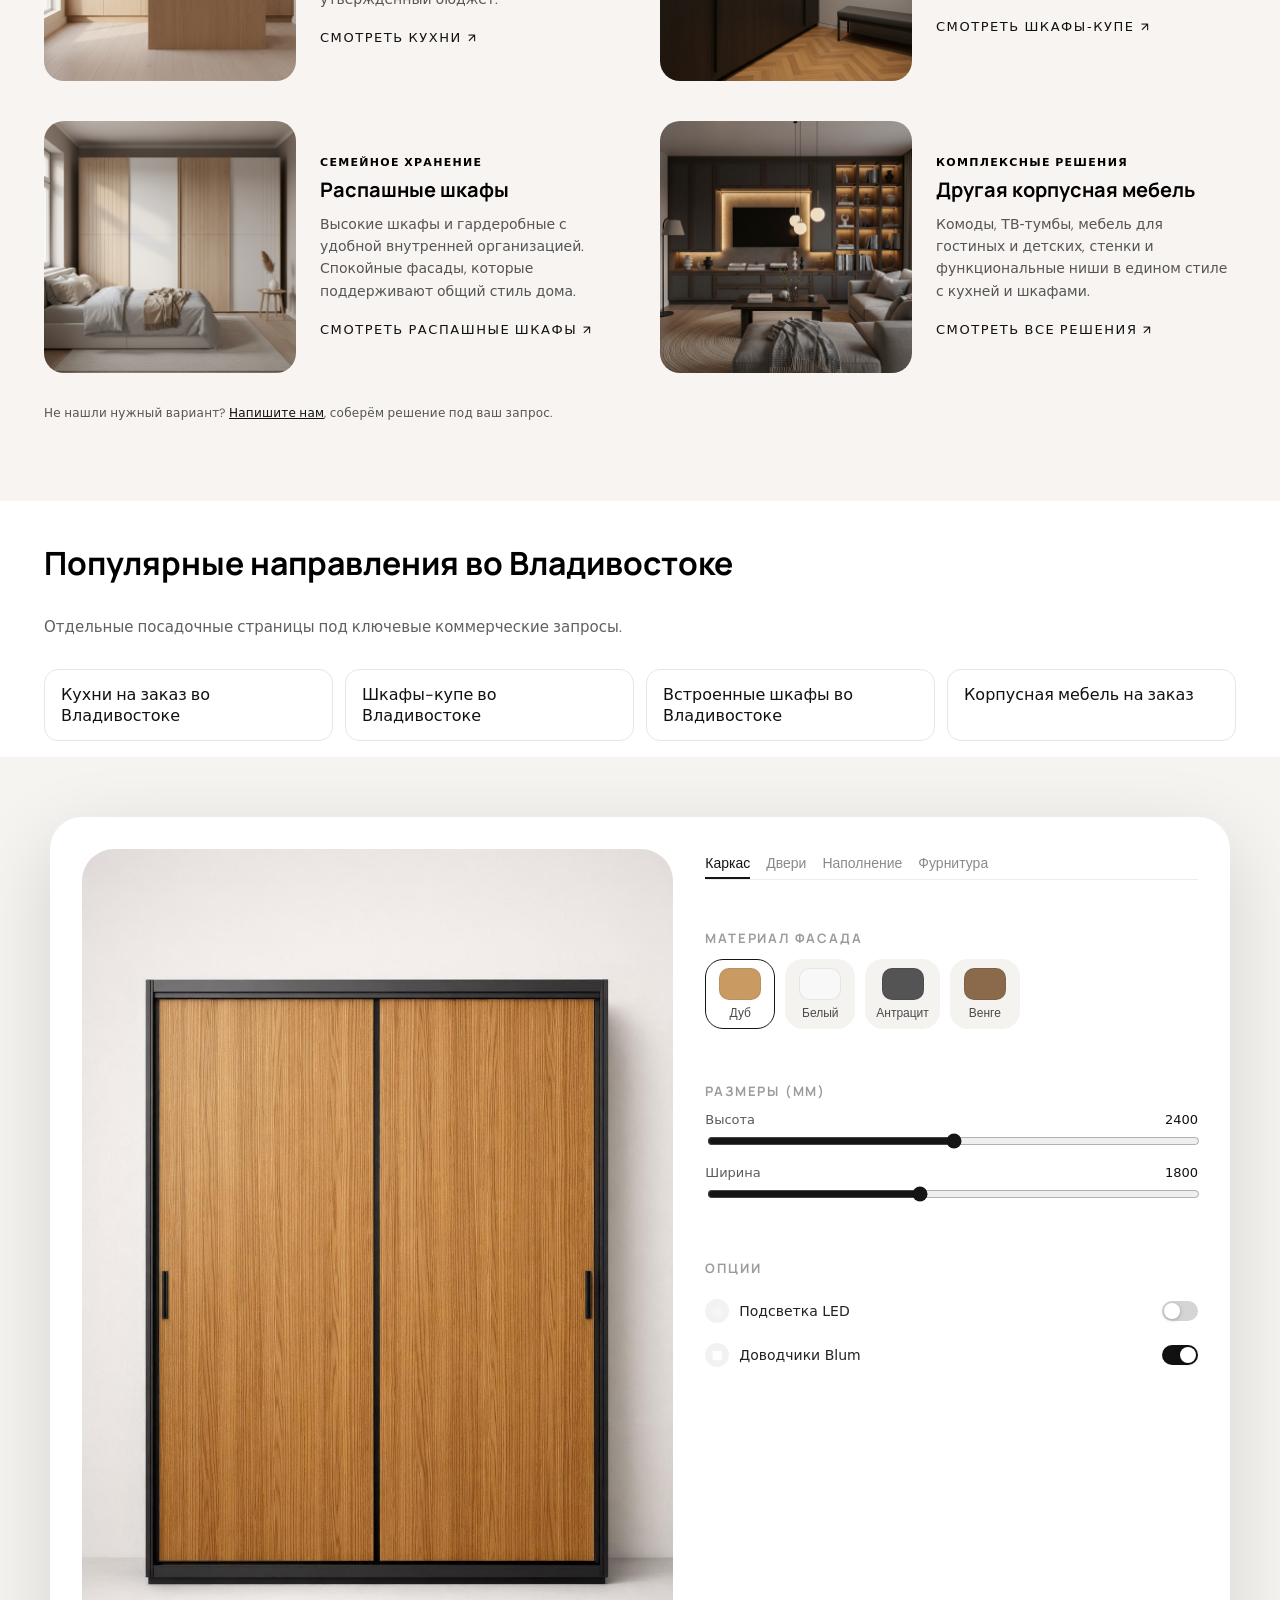
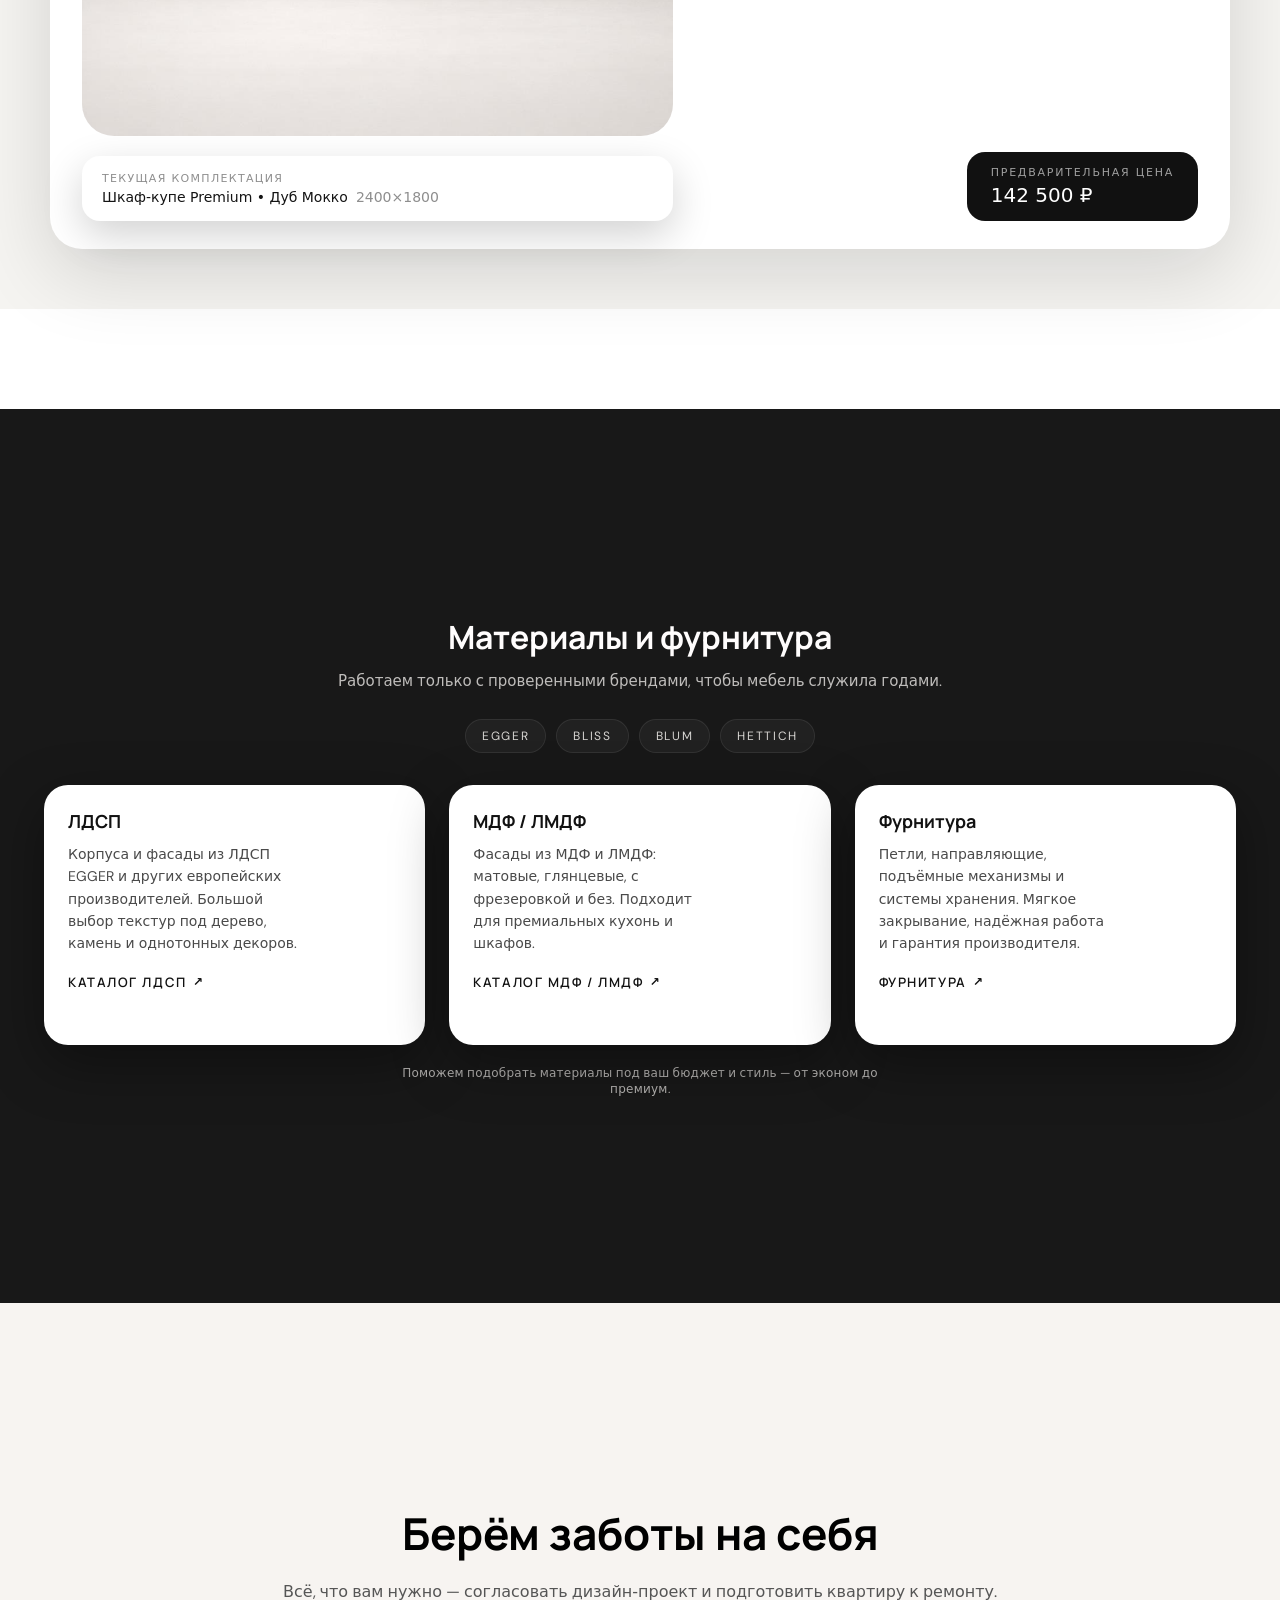
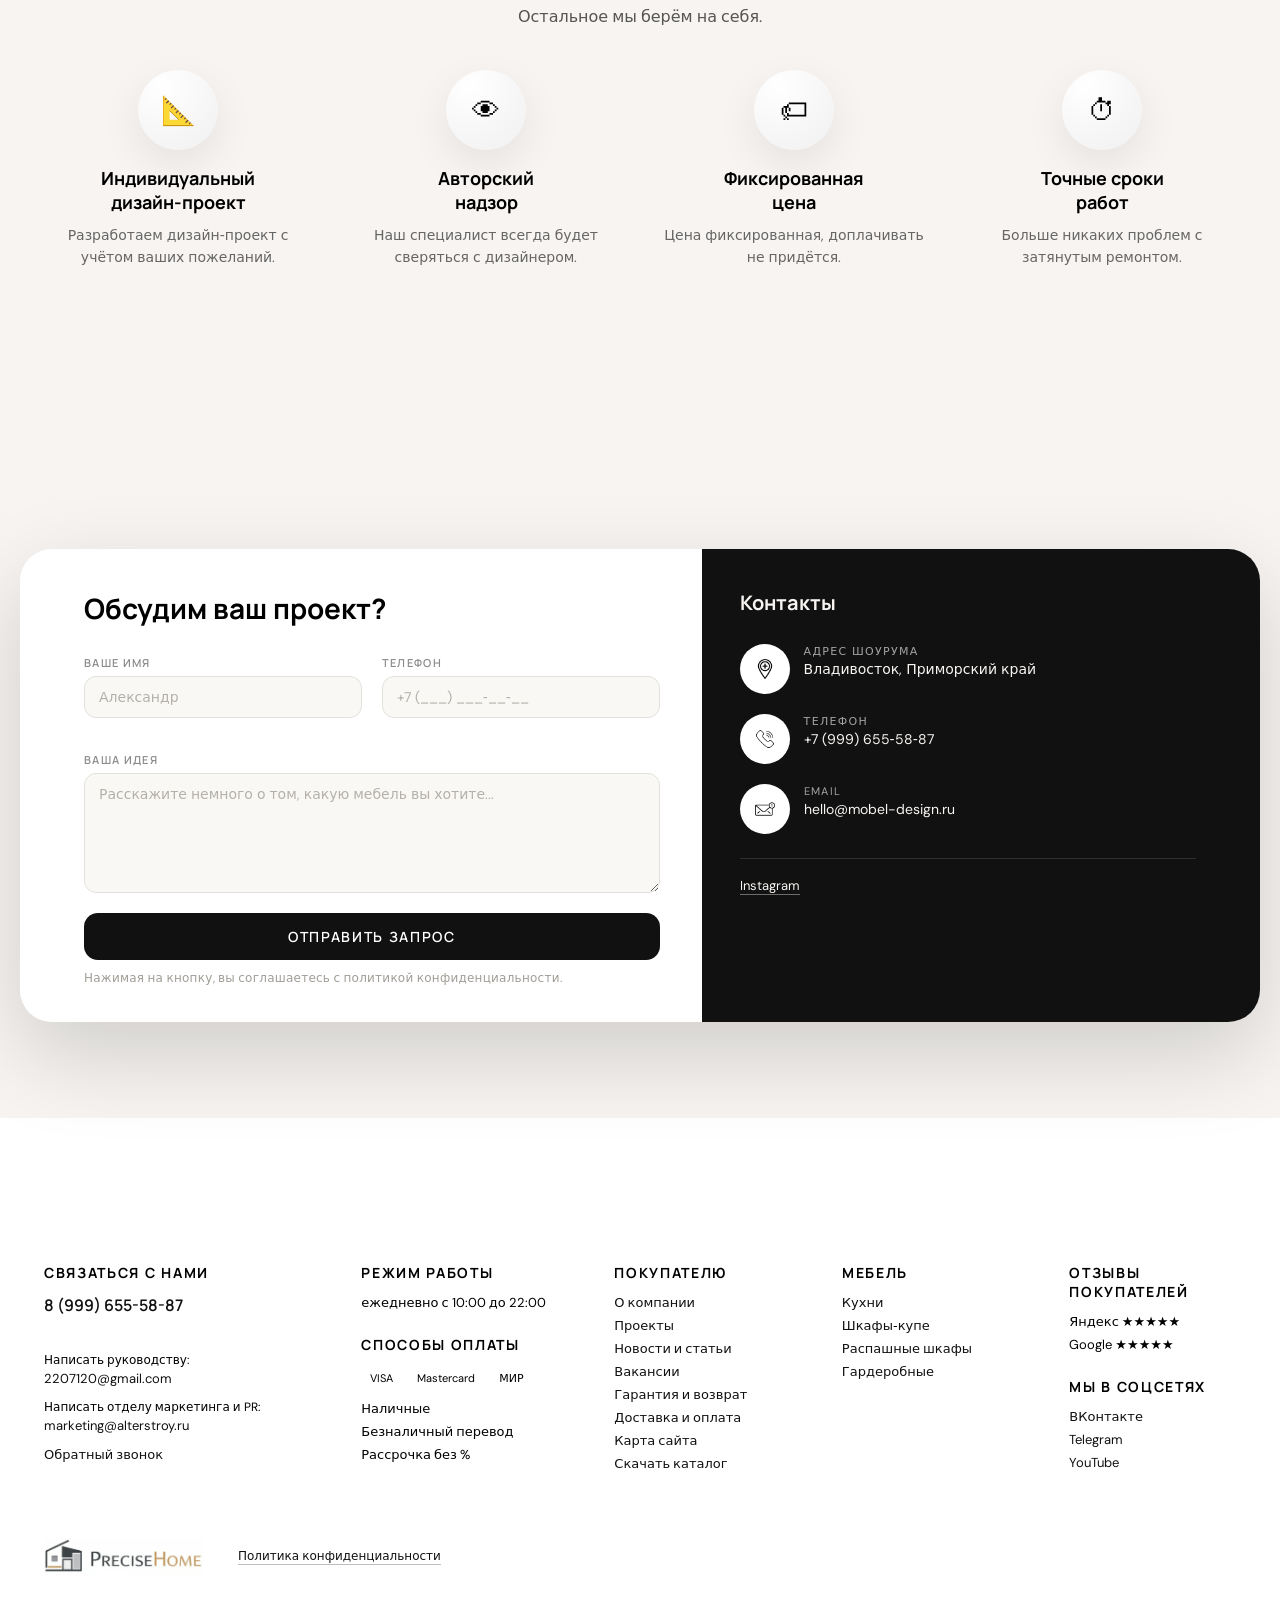
==== commit 1837ec9a: "Implement technical SEO, local landing pages, and performance metadata" ====
--- a/index.html
+++ b/index.html
@@ -1,10 +1,23 @@
-<!doctype html>>
+<!doctype html>
 <html lang="ru">
 <head>
-  <meta name="viewport" content="width=device-width, initial-scale=1.0, maximum-scale=1.0, user-scalable=yes">
   <meta charset="UTF-8">
+  <meta name="viewport" content="width=device-width, initial-scale=1.0">
   <title>Кухни и шкафы на заказ во Владивостоке под ключ — Precise Home </title>
   <meta name="description" content="Корпусная мебель на заказ во Владивостоке и Приморье под ключ. Кухни, шкафы-купе, распашные шкафы. Точный расчёт в онлайн-калькуляторе. Изготовление + монтаж + доставка. Бесплатный замер. Срок от 5 дней.">
+  <meta name="robots" content="index,follow,max-image-preview:large,max-snippet:-1,max-video-preview:-1">
+  <link rel="canonical" href="https://precise-home.ru/">
+  <meta property="og:type" content="website">
+  <meta property="og:locale" content="ru_RU">
+  <meta property="og:title" content="Кухни и шкафы на заказ во Владивостоке — Precise Home">
+  <meta property="og:description" content="Кухни и шкафы на заказ во Владивостоке: проект, изготовление, доставка и монтаж под ключ.">
+  <meta property="og:url" content="https://precise-home.ru/">
+  <meta property="og:image" content="https://precise-home.ru/hero_kitch.png">
+  <meta name="twitter:card" content="summary_large_image">
+  <meta name="theme-color" content="#111111">
+  <meta name="geo.region" content="RU-PRI">
+  <meta name="geo.placename" content="Владивосток">
+  <meta name="ICBM" content="43.1155,131.8855">
   <!-- Подключаем шрифты (по желанию) -->
   <link rel="preconnect" href="https://fonts.googleapis.com">
   <link rel="preconnect" href="https://fonts.gstatic.com" crossorigin>
@@ -15,8 +28,78 @@
   <link rel="icon" href="/browser.png" sizes="32x32" type="image/png">
   <!-- Вот здесь подключаем стили -->
   <link rel="stylesheet" href="/styles/shared/base.css" />
-  <!-- Вот здесь подключаем иконку браузера -->
-  <link rel="icon" href="/browser.png" sizes="32x32" type="image/png">
+  <link rel="preload" as="image" href="/hero_kitch.png" fetchpriority="high">
+  <script type="application/ld+json">
+    {
+      "@context": "https://schema.org",
+      "@graph": [
+        {
+          "@type": "Organization",
+          "@id": "https://precise-home.ru/#org",
+          "name": "Precise Home",
+          "url": "https://precise-home.ru/",
+          "telephone": "+7-999-655-58-87",
+          "email": "2207120@gmail.com",
+          "logo": "https://precise-home.ru/img_foto/img_logo/img_logo.png"
+        },
+        {
+          "@type": "LocalBusiness",
+          "@id": "https://precise-home.ru/#localbusiness",
+          "name": "Precise Home",
+          "url": "https://precise-home.ru/",
+          "image": "https://precise-home.ru/hero_kitch.png",
+          "telephone": "+7-999-655-58-87",
+          "address": {
+            "@type": "PostalAddress",
+            "streetAddress": "ул. Харьковская, д. 4",
+            "addressLocality": "Владивосток",
+            "addressRegion": "Приморский край",
+            "addressCountry": "RU"
+          },
+          "areaServed": [
+            "Владивосток",
+            "Приморский край"
+          ]
+        },
+        {
+          "@type": "WebSite",
+          "@id": "https://precise-home.ru/#website",
+          "url": "https://precise-home.ru/",
+          "name": "Precise Home"
+        },
+        {
+          "@type": "FAQPage",
+          "@id": "https://precise-home.ru/#faq",
+          "mainEntity": [
+            {
+              "@type": "Question",
+              "name": "Сколько стоит кухня на заказ во Владивостоке?",
+              "acceptedAnswer": {
+                "@type": "Answer",
+                "text": "Точная стоимость зависит от размеров, материалов и фурнитуры. Базовый ориентир — от 85 000 ₽ за погонный метр комплектации под ключ."
+              }
+            },
+            {
+              "@type": "Question",
+              "name": "Сколько времени занимает изготовление?",
+              "acceptedAnswer": {
+                "@type": "Answer",
+                "text": "Средний срок изготовления и установки — от 5 дней для типовых решений и дольше для нестандартных проектов."
+              }
+            },
+            {
+              "@type": "Question",
+              "name": "Вы работаете только по Владивостоку?",
+              "acceptedAnswer": {
+                "@type": "Answer",
+                "text": "Основная зона — Владивосток, также возможны выезды по Приморскому краю по согласованию."
+              }
+            }
+          ]
+        }
+      ]
+    }
+  </script>
 </head>
 <body>
 <header class="site-header">
@@ -78,6 +161,24 @@
       <p class="hero-project-meta">Столешница кварц, фурнитура Blum</p>
       <p class="hero-project-price">от 198 000 ₽ под ключ</p>
     </div>
+  </div>
+</section>
+
+<section class="faq-home container" id="faq">
+  <h2 class="section-title">Частые вопросы</h2>
+  <div class="faq-list">
+    <article class="faq-item">
+      <h3>Сколько стоит кухня на заказ во Владивостоке?</h3>
+      <p>Точная стоимость зависит от размеров, материалов и фурнитуры. Базовый ориентир — от 85 000 ₽ за погонный метр комплектации «под ключ».</p>
+    </article>
+    <article class="faq-item">
+      <h3>Сколько времени занимает изготовление?</h3>
+      <p>Средний срок изготовления и установки — от 5 дней для типовых решений и дольше для сложных проектов с нестандартной геометрией.</p>
+    </article>
+    <article class="faq-item">
+      <h3>Вы работаете только по Владивостоку?</h3>
+      <p>Основная зона — Владивосток. Также выезжаем по Приморскому краю по согласованию логистики и сроков.</p>
+    </article>
   </div>
 </section>
 
@@ -179,6 +280,16 @@
     </p>
   </div>
 </section>
+<section class="seo-clusters container" aria-label="Популярные услуги во Владивостоке">
+  <h2 class="section-title">Популярные направления во Владивостоке</h2>
+  <p class="section-subtitle">Отдельные посадочные страницы под ключевые коммерческие запросы.</p>
+  <div class="seo-clusters-grid">
+    <a class="seo-cluster-card" href="/services/kuhni-na-zakaz-vladivostok.html">Кухни на заказ во Владивостоке</a>
+    <a class="seo-cluster-card" href="/services/shkafy-kupe-vladivostok.html">Шкафы-купе во Владивостоке</a>
+    <a class="seo-cluster-card" href="/services/vstroennye-shkafy-vladivostok.html">Встроенные шкафы во Владивостоке</a>
+    <a class="seo-cluster-card" href="/services/mebel-na-zakaz-vladivostok.html">Корпусная мебель на заказ</a>
+  </div>
+</section>
 <section class="wardrobe-section">
   <div class="wardrobe-inner">
 
@@ -655,9 +766,10 @@
     </div>
   </div>
 </footer>
-<script src="/scripts/shared/fonts.js"></script>
-<script src="/scripts/shared/wardrobe-configurator.js"></script>
-<script src="/server/script.js"></script>
+<script src="/scripts/shared/fonts.js" defer></script>
+<script src="/scripts/shared/wardrobe-configurator.js" defer></script>
+<script src="/scripts/shared/performance.js" defer></script>
+<script src="/server/script.js" defer></script>
 <script>
   (function() {
     // Плавающая кнопка Max с вашей PNG-иконкой
@@ -676,4 +788,4 @@
   })();
 </script>
 </body>
-</html>+</html>
--- a/styles/shared/base.css
+++ b/styles/shared/base.css
@@ -23,6 +23,20 @@
   font-family: var(--font-body);
   color: var(--text-main);
   background-color: var(--bg-main);
+}
+
+html,
+body {
+  max-width: 100%;
+  overflow-x: clip;
+}
+
+img,
+video,
+canvas,
+svg,
+iframe {
+  max-width: 100%;
 }
 
 /* Контейнер */
@@ -202,7 +216,8 @@
 
 .hero {
     position: relative;
-  min-height: calc(100vh - 80px); /* 80px — высота шапки на десктопе */
+  min-height: calc(100vh - 80px); /* fallback */
+  min-height: calc(100dvh - 80px);
   padding: 96px 0;
   overflow: hidden;
   display: flex;
@@ -2061,3 +2076,139 @@
 .wardrobe-shadow {
   display: none;
 }
+
+/* ===== Responsive safety layer (non-breaking) ===== */
+@media (max-width: 1280px) {
+  .container {
+    padding-inline: clamp(16px, 2.4vw, 24px);
+  }
+}
+
+@media (max-width: 1024px) {
+  .hero-title {
+    font-size: clamp(30px, 4.4vw, 48px);
+    line-height: 1.15;
+  }
+
+  .hero-subtitle {
+    font-size: clamp(15px, 1.7vw, 18px);
+  }
+}
+
+@media (max-width: 768px) {
+  .hero {
+    min-height: auto;
+    padding-top: 56px;
+    padding-bottom: 32px;
+  }
+
+  .hero-card,
+  .hero-project-card {
+    max-width: 100%;
+  }
+
+  .hero-actions {
+    gap: 10px;
+  }
+
+  .hero-actions .btn,
+  .hero-secondary .btn {
+    min-height: 44px;
+  }
+
+  .phone-pill {
+    min-width: 0;
+    max-width: 100%;
+  }
+}
+
+@media (max-width: 480px) {
+  .container {
+    padding-inline: 12px;
+  }
+
+  .hero {
+    padding-top: 40px;
+  }
+
+  .hero-title {
+    font-size: clamp(24px, 8vw, 34px);
+  }
+}
+
+.seo-clusters {
+  padding-top: 40px;
+  padding-bottom: 16px;
+}
+
+.seo-clusters-grid {
+  display: grid;
+  grid-template-columns: repeat(auto-fit, minmax(min(260px, 100%), 1fr));
+  gap: 12px;
+}
+
+.seo-cluster-card {
+  display: block;
+  padding: 14px 16px;
+  border-radius: 14px;
+  border: 1px solid #e6e6e6;
+  background: #ffffff;
+  color: #111111;
+  text-decoration: none;
+  min-height: 44px;
+  transition: transform 0.2s ease, box-shadow 0.2s ease;
+}
+
+.seo-cluster-card:hover {
+  transform: translateY(-1px);
+  box-shadow: 0 8px 20px rgba(0, 0, 0, 0.08);
+}
+
+.faq-home {
+  padding-top: 24px;
+  padding-bottom: 18px;
+}
+
+.faq-list {
+  display: grid;
+  grid-template-columns: repeat(auto-fit, minmax(min(320px, 100%), 1fr));
+  gap: 12px;
+}
+
+.faq-item {
+  padding: 16px;
+  border-radius: 14px;
+  background: #ffffff;
+  border: 1px solid #ececec;
+  color: #111111;
+}
+
+.faq-item h3 {
+  margin: 0 0 8px;
+  font-size: clamp(18px, 2.3vw, 22px);
+}
+
+.faq-item p {
+  margin: 0;
+  color: #444;
+}
+
+.breadcrumbs {
+  display: flex;
+  gap: 8px;
+  align-items: center;
+  flex-wrap: wrap;
+  padding-top: 10px;
+  padding-bottom: 4px;
+  font-size: 13px;
+  color: #6b6b6b;
+}
+
+.breadcrumbs a {
+  color: #222;
+  text-decoration: none;
+}
+
+.breadcrumbs a:hover {
+  text-decoration: underline;
+}
